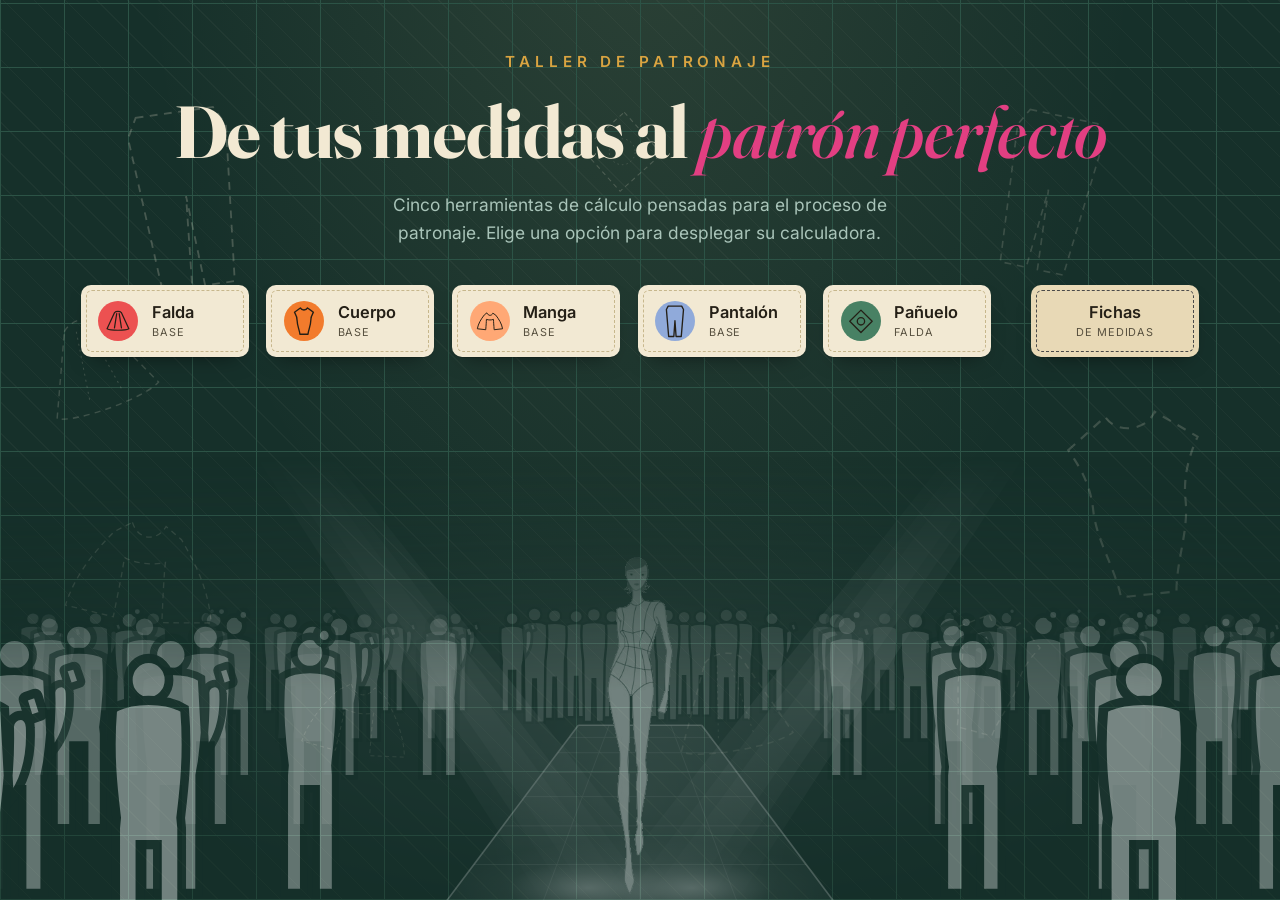
==== index.html @ 1c0593ef "Los dos pantalones y una falda suben a la mitad de arriba En la mitad de abajo no se ve nada: la esc" ====
﻿<!DOCTYPE html>
<html lang="es">
<head>
<meta charset="utf-8">
<meta name="viewport" content="width=device-width, initial-scale=1">
<title>Taller de Patrones</title>
<meta name="description" content="Cinco herramientas de cálculo para el proceso de patronaje.">
<link rel="stylesheet" href="css/styles.css">
<!-- Las fuentes (data URI, ~139 KB) se cargan aparte para no bloquear el primer pintado. -->
<link rel="stylesheet" href="css/fonts.css" media="print" onload="this.media='all'">
<noscript><link rel="stylesheet" href="css/fonts.css"></noscript>
</head>
<body>

<svg class="mat-illustrations" viewBox="0 0 1440 900" preserveAspectRatio="xMidYMid slice" aria-hidden="true">
  <defs>
    <!-- Las cinco siluetas son copia literal de los iconos de los botones, más
         abajo en este mismo archivo, y de las tarjetas de qr.html. Si algún día
         se redibuja una, hay que moverla en los tres sitios.
         El transform iguala el ÁREA que ocupaba la pieza a la que sustituye y
         deja su centro donde estaba el de aquélla, para no descolocar el
         reparto. Se iguala el área y no el ancho ni el alto porque las
         proporciones no coinciden: con áreas iguales el peso visual se
         mantiene, aunque la manga pase de estrecha y alta a ancha y baja.
         Ojo: las clases .piece* de css/styles.css no llegan al clon que hace
         <use>, así que lo que se ve es la silueta rellena en negro al 12-22 %
         de opacidad que pone el propio <use>, no el contorno de tiza que
         describe la hoja. Se deja igual que estaba: es el aspecto que tiene
         la portada desde siempre. -->
    <g id="pieza-falda" transform="translate(-9.2,14) scale(1.019)">
      <path class="piece piece-outline" d="M46,12 C54,4 72,4 80,12 L116,90 C98,100 28,100 10,90 Z"/>
      <path class="piece piece-detail" d="M57,16 L46,86 M69,16 L80,86"/>
    </g>

    <g id="pieza-cuerpo" transform="translate(-5.3,-6.1) scale(1.106)">
      <path class="piece piece-outline" d="M8,32 L34,13 C40,25 60,25 66,13 L92,32 C84,46 80,58 80,72 C80,92 70,110 68,130 L32,130 C30,110 20,92 20,72 C20,58 16,46 8,32 Z"/>
    </g>

    <g id="pieza-manga" transform="translate(-10.2,16.2) scale(0.784)">
      <path class="piece piece-outline" d="M62,8 C70,26 90,26 98,8 L116,20 C136,46 152,72 158,104 L106,110 C104,84 102,60 102,46 C88,51 72,51 58,46 C58,60 56,84 54,110 L2,104 C8,72 24,46 44,20 Z"/>
    </g>

    <!-- El icono del pantalón es, letra por letra, el trazado que ya había
         aquí. Esta pieza no cambia ni de forma ni de tamaño: solo pierde la
         línea de hilo y los piquetes. Por eso no lleva transform ni --k. -->
    <g id="pieza-pantalon">
      <path class="piece piece-outline" d="M20,5 L80,5 L88,20 L78,140 L55,140 L50,70 L45,140 L22,140 L12,20 Z"/>
    </g>

    <g id="pieza-panuelo" transform="translate(13.46,-2.74) scale(0.692)">
      <path class="piece piece-outline" d="M60,8 L112,60 L60,112 L8,60 Z"/>
      <circle class="piece piece-detail" cx="60" cy="60" r="17"/>
    </g>
  </defs>

  <g opacity="0.22"><use href="#pieza-pantalon" transform="translate(189,115) rotate(-8) scale(1.3)"/></g>
  <g opacity="0.16"><use href="#pieza-pantalon" transform="translate(1089,99) rotate(12) scale(1.15)"/></g>
  <g opacity="0.18"><use href="#pieza-cuerpo" transform="translate(1139,410) rotate(-6) scale(1.4)"/></g>
  <g opacity="0.15"><use href="#pieza-manga" transform="translate(170,490) rotate(7) scale(1.2)"/></g>
  <g opacity="0.20"><use href="#pieza-panuelo" transform="translate(644,106) rotate(3) scale(1.1)"/></g>
  <g opacity="0.13"><use href="#pieza-cuerpo" transform="translate(1043,600) rotate(15) scale(0.9)"/></g>
  <g opacity="0.18"><use href="#pieza-falda" transform="translate(100,320) rotate(-20) scale(1)"/></g>
  <g opacity="0.12"><use href="#pieza-falda" transform="translate(741,643) rotate(-10) scale(1.05)"/></g>
  <g opacity="0.16"><use href="#pieza-manga" transform="translate(402,660) rotate(9) scale(0.85)"/></g>
</svg>

<!-- El desfile: segunda capa de fondo, encima del tapiz y por debajo del
     contenido. Se ancla al pie de la ventana, asi que cae bajo los botones. El
     degradado de mascara disuelve el tapiz dentro de la escena en vez de
     cortarlo con una linea recta. -->
<img class="pasarela" src="img/pasarela.svg" alt="" aria-hidden="true">

<main>
  <p class="eyebrow">Taller de patronaje</p>
  <h1>De tus medidas al <em>patrón perfecto</em></h1>
  <p class="lede">Cinco herramientas de cálculo pensadas para el proceso de patronaje. Elige una opción para desplegar su calculadora.</p>

  <div class="options" id="options">
    <button type="button" class="tag-btn" data-opcion="1">
      <!-- Corta y con vuelo: la cintura estrecha, el bajo abierto al triple y
           curvado como cae la tela. Las dos tablas salen de la cintura y se
           abren con ella; paran antes del bajo para que su trazo no se funda
           con el contorno al tamaño del botón. -->
      <span class="tag-num"><svg class="tag-icon" viewBox="0 0 126 108" aria-hidden="true"><path d="M46,12 C54,4 72,4 80,12 L116,90 C98,100 28,100 10,90 Z"/><path d="M57,16 L46,86 M69,16 L80,86"/></svg></span>
      <span>
        <span class="tag-label">Falda</span>
        <span class="tag-sub">Base</span>
      </span>
    </button>
    <button type="button" class="tag-btn" data-opcion="2">
      <!-- Corpiño sin mangas: el escote, los picos de hombro y las sisas son lo
           que lo distingue de un contorno cualquiera al tamaño del botón. -->
      <span class="tag-num"><svg class="tag-icon" viewBox="0 0 100 145" aria-hidden="true"><path d="M8,32 L34,13 C40,25 60,25 66,13 L92,32 C84,46 80,58 80,72 C80,92 70,110 68,130 L32,130 C30,110 20,92 20,72 C20,58 16,46 8,32 Z"/></svg></span>
      <span>
        <span class="tag-label">Cuerpo</span>
        <span class="tag-sub">Base</span>
      </span>
    </button>
    <button type="button" class="tag-btn" data-opcion="3">
      <!-- Solo el canesú: escote, hombros y las dos mangas, cortado por debajo
           de las sisas. Sin cuerpo no hay nada que confundir con el corpiño
           de al lado, y lo que queda son justo las mangas.
           La caja es más ancha que alta para que quepa el vuelo: las dos mangas
           bajan en campana, con el canto exterior curvado hacia fuera, y el puño
           acaba midiendo casi cuatro veces el ancho del hombro. -->
      <span class="tag-num"><svg class="tag-icon" viewBox="0 0 160 116" aria-hidden="true"><path d="M62,8 C70,26 90,26 98,8 L116,20 C136,46 152,72 158,104 L106,110 C104,84 102,60 102,46 C88,51 72,51 58,46 C58,60 56,84 54,110 L2,104 C8,72 24,46 44,20 Z"/></svg></span>
      <span>
        <span class="tag-label">Manga</span>
        <span class="tag-sub">Base</span>
      </span>
    </button>
    <button type="button" class="tag-btn" data-opcion="4">
      <span class="tag-num"><svg class="tag-icon" viewBox="0 0 100 145" aria-hidden="true"><path d="M20,5 L80,5 L88,20 L78,140 L55,140 L50,70 L45,140 L22,140 L12,20 Z"/></svg></span>
      <span>
        <span class="tag-label">Pantalón</span>
        <span class="tag-sub">Base</span>
      </span>
    </button>
    <button type="button" class="tag-btn" data-opcion="5">
      <!-- La falda pañuelo entera vista en plano: un cuadrado girado 45 grados,
           cuyas cuatro esquinas son los picos que cuelgan, con el círculo de la
           cintura en el centro. Es el dibujo de "Ayuda a la confección" de la
           lámina. -->
      <span class="tag-num"><svg class="tag-icon" viewBox="0 0 120 120" aria-hidden="true"><path d="M60,8 L112,60 L60,112 L8,60 Z"/><circle cx="60" cy="60" r="17"/></svg></span>
      <span>
        <span class="tag-label">Pañuelo</span>
        <span class="tag-sub">Falda</span>
      </span>
    </button>
    <!-- Sin icono, a propósito: no es una herramienta de trazado como las cinco
         de arriba, sino papel para imprimir, y la ausencia del disco de color es
         lo que lo dice de un vistazo. -->
    <button type="button" class="tag-btn tag-btn-ficha" data-opcion="6">
      <span>
        <span class="tag-label">Fichas</span>
        <span class="tag-sub">de medidas</span>
      </span>
    </button>
  </div>

</main>

<dialog id="opcion-modal" aria-labelledby="modal-titulo" aria-describedby="modal-desc">
  <div class="card">
    <button type="button" class="card-close" id="modal-cerrar" aria-label="Cerrar">&times;</button>
    <!-- El icono va en su propio span porque el título se escribe con
         textContent y borraría cualquier hijo que hubiese dentro. -->
    <h2 id="modal-titulo"><span class="titulo-icono" id="modal-icono" aria-hidden="true"></span><span id="modal-titulo-texto"></span></h2>
    <p id="modal-desc">Contenido pendiente: aquí se añadirán las instrucciones y el detalle definitivo de esta herramienta.</p>

    <div class="iframe-wrap" id="iframe-wrap">
      <p class="iframe-loading" id="iframe-loading">Cargando herramienta…</p>
      <iframe id="modal-iframe" scrolling="no"></iframe>
    </div>

    <!-- La lista de fichas: la rellena app.js y solo se ve cuando la opción
         abierta trae descargas en vez de herramienta. -->
    <ul class="fichas" id="fichas-lista" hidden></ul>
  </div>
</dialog>

<script src="js/app.js" defer></script>

</body>
</html>
---- css/styles.css ----
@charset "UTF-8";

  :root{
    --mat:#16302A;
    --mat-2:#1D3E35;
    --mat-line:#2C5346;
    --paper:#F2E9D3;
    --paper-2:#E8D9B6;
    --paper-edge:#C7B78C;
    --ink:#241F16;
    --ink-soft:#57503F;
    --chalk:#EFE6D3;
    --thread:#E23F82;
    --thread-dark:#B72A66;
    --pin:#D9A441;
    --mist:#A9C4B9;
    --font-display:'Fraunces', 'Didot', Georgia, serif;
    --font-body:'Inter', 'Segoe UI', sans-serif;
    /* Ya no es monoespaciada: es la voz de las etiquetas técnicas, en versalitas
       y con mucho espaciado. Inter cubre ese papel con tabular-nums. */
    --font-detalle:'Inter', 'Segoe UI', sans-serif;
  }

  *{ box-sizing:border-box; }

  html,body{
    margin:0;
    padding:0;
    background:var(--mat);
    color:var(--chalk);
    font-family:var(--font-body);
    min-height:100%;
  }

  /* Columna a pantalla completa: la portada ocupa la ventana entera aunque el
     contenido no llegue, asi que las dos capas de fondo nunca se quedan a media
     altura con banda muerta debajo. */
  body{
    position:relative;
    overflow-x:hidden;
    display:flex;
    flex-direction:column;
    min-height:100vh;
  }

  .mat-illustrations{
    position:fixed;
    inset:0;
    width:100%;
    height:100%;
    z-index:0;
    pointer-events:none;
    background-color:var(--mat);
    background-image:
      repeating-linear-gradient(0deg, var(--mat-line) 0 1px, transparent 1px 64px),
      repeating-linear-gradient(90deg, var(--mat-line) 0 1px, transparent 1px 64px),
      repeating-linear-gradient(45deg, rgba(239,230,211,0.035) 0 1px, transparent 1px 22px),
      radial-gradient(ellipse at 50% -10%, rgba(233,213,157,0.10), transparent 55%);
    background-attachment:fixed;	
  }
  .mat-illustrations .piece{
    fill:none;
    stroke:var(--chalk);
  }
  .mat-illustrations .piece-outline{
    stroke-width:1.4;
    stroke-dasharray:6 5;
  }
  .mat-illustrations .piece-detail{
    stroke-width:1;
    stroke-dasharray:2 4;
  }
  .mat-illustrations .piece-solid{
    stroke-width:1.2;
  }
  .mat-illustrations .notch{
    fill:var(--chalk);
    stroke:none;
  }

  /* El desfile va en la misma capa que el tapiz (z-index 0) pero despues en el
     documento, asi que se pinta encima sin necesidad de inventarse un nivel
     intermedio entre el fondo y el contenido. Anclado abajo, queda bajo los
     botones. La mascara disuelve el borde superior: el tapiz no se corta con una
     linea recta, se desvanece dentro de la escena. */
  .pasarela{
    position:fixed;
    left:0;
    width:100%;
    /* La escena se hunde por debajo del borde inferior para que su parte alta
       —las cabezas del publico y la de la modelo— quede lejos de los botones.
       Lo que se pierde por abajo es suelo de pasarela, que no dice nada.
       El desplazamiento va en vw, la misma unidad que manda en el tamano del
       dibujo, asi que la escena baja lo mismo en proporcion en cualquier
       ventana. Y la altura es la natural, sin recorte: recortando por arriba
       para acortar la banda, en ventanas anchas y bajas la modelo se quedaba
       sin cabeza. */
    bottom:-9vw;
    height:auto;
    z-index:0;
    pointer-events:none;
    opacity:0.42;
    -webkit-mask-image:linear-gradient(to bottom, transparent 0, #000 42%);
    mask-image:linear-gradient(to bottom, transparent 0, #000 42%);
  }

  main{
    position:relative;
    z-index:1;
    flex:1 0 auto;
    max-width:76rem;
    margin:0 auto;
    /* El margen de arriba se encoge con la ventana: en pantallas cortas la
       escena del desfile cabalga mas alto y la cabeza de la modelo se acerca a
       los botones, asi que ahi es donde hace falta recortar. En ventanas altas
       no hubo nunca choque y se deja respirar. */
    padding:clamp(3.25rem, 5vh, 4.5rem) 1.5rem 6rem;
    display:flex;
    flex-direction:column;
    align-items:center;
    text-align:center;
  }

  .eyebrow{
    font-family:var(--font-detalle);
    font-size:0.95rem;
    font-weight:600;
    letter-spacing:0.32em;
    text-transform:uppercase;
    color:var(--pin);
    margin:0 0 1.4rem;
  }

  h1{
    font-family:var(--font-display);
    font-weight:700;
    font-size:clamp(2.6rem, 6vw, 4.6rem);
    line-height:1.05;
    letter-spacing:-0.01em;
    margin:0 0 1.3rem;
    color:var(--paper);
    text-wrap:balance;
  }

  h1 em{
    font-style:italic;
    font-weight:500;
    color:var(--thread);
  }

  .lede{
    font-size:1.08rem;
    line-height:1.6;
    color:var(--mist);
    max-width:38rem;
    margin:0 0 2.4rem;
    text-wrap:balance;
  }

  .options{
    display:flex;
    flex-wrap:wrap;
    justify-content:center;
    gap:1.1rem;
    width:100%;
    /* 73rem y no 64: es todo el ancho de contenido que deja main (76rem menos
       sus 1,5rem de relleno a cada lado), y hace falta entero para que los seis
       botones entren en una sola línea. Por debajo de eso la fila se parte
       sola, que es lo que tiene que pasar. */
    max-width:73rem;
    margin:0 0 3rem;
  }

  .tag-btn{
    position:relative;
    display:flex;
    align-items:center;
    gap:0.85rem;
    background:var(--paper);
    color:var(--ink);
    border:none;
    border-radius:10px;
    padding:1rem 1.4rem 1rem 1.1rem;
    /* 10,5rem: el boton mas ancho por contenido es Pantalon, que pide 10,17rem,
       asi que a esta medida ninguno aprieta y los seis van iguales. */
    min-width:10.5rem;
    cursor:pointer;
    font-family:var(--font-body);
    text-align:left;
    box-shadow:0 1px 0 rgba(0,0,0,0.15), 0 10px 22px -12px rgba(0,0,0,0.55);
    transition:transform 160ms ease, box-shadow 160ms ease, background 160ms ease;
  }
  .tag-btn::before{
    content:"";
    position:absolute;
    inset:5px;
    border:1px dashed var(--paper-edge);
    border-radius:6px;
    pointer-events:none;
  }
  .tag-btn:hover{
    background:#F8F1DE;
    transform:translateY(-3px) rotate(-0.4deg);
    box-shadow:0 1px 0 rgba(0,0,0,0.15), 0 16px 26px -12px rgba(0,0,0,0.6);
  }
  .tag-btn:active{ transform:translateY(-1px) rotate(0deg); }
  .tag-btn:focus-visible{
    outline:2px solid var(--color-opcion, var(--thread));
    outline-offset:3px;
  }

  .tag-num{
    background:var(--color-opcion, var(--thread));
    width:2.5rem;
    height:2.5rem;
    border-radius:50%;
    display:flex;
    align-items:center;
    justify-content:center;
    flex-shrink:0;
  }

  /* El icono ocupa el 65 % del ancho del disco y el 82 % del alto. Ninguno de
     los cinco llena las esquinas de su caja —los dos más altos, cuerpo y
     pantalón, se quedan a 1,04rem del centro con 1,25 de radio—, así que hay
     aire de sobra. */
  .tag-icon{
    width:1.62rem;
    height:2.04rem;
    overflow:visible;
  }
  /* Tinta y no blanco: sobre el disco de color gana en las cinco opciones
     (4,6 la falda, 6,0 el cuerpo, 8,7 la manga, 7,0 el pantalón y 4,1 el rosa
     de la paleta, frente a 3,6 / 2,7 / 1,9 / 2,3 / 4,0 en blanco). En los tonos
     claros el trazo blanco casi desaparecía. Uniforme a propósito: mezclar
     iconos claros y oscuros en la misma fila se vería como un descuido. */
  .tag-icon path,
  .tag-icon circle{
    fill:none;
    stroke:var(--ink);
    stroke-width:6;
    stroke-linejoin:round;
    stroke-linecap:round;
  }

  .tag-label{
    font-weight:600;
    font-size:1.02rem;
    line-height:1.2;
  }
  .tag-sub{
    display:block;
    font-family:var(--font-detalle);
    font-size:0.68rem;
    letter-spacing:0.08em;
    text-transform:uppercase;
    color:var(--ink-soft);
    margin-top:0.15rem;
  }


  /* ---- Modal ---- */
  dialog#opcion-modal{
    border:none;
    padding:0;
    background:transparent;
    max-width:34rem;
    width:calc(100% - 2.5rem);
    max-height:calc(100vh - 2.5rem);
    border-radius:16px;
    overflow:visible;
  }
  dialog#opcion-modal::backdrop{
    background:rgba(10, 20, 17, 0.72);
    backdrop-filter:blur(2px);
  }
  dialog#opcion-modal[open]{
    animation:cardIn 220ms cubic-bezier(.2,.8,.3,1) both;
  }
  @keyframes cardIn{
    from{ opacity:0; transform:translateY(10px) scale(0.97); }
    to{ opacity:1; transform:translateY(0) scale(1); }
  }
  @media (prefers-reduced-motion: reduce){
    dialog#opcion-modal[open]{ animation:none; }
  }

  /* Modal ampliado para alojar la herramienta interactiva de la Opción 1 */
  dialog#opcion-modal.modal-wide{
    max-width:70rem;
  }
  dialog#opcion-modal.modal-wide .card{
    display:flex;
    flex-direction:column;
    overflow:hidden;
    /* Abajo menos que arriba: arriba el hueco lo llenan el título y la
       descripción, y abajo se sumaba al relleno propio de la herramienta,
       que ya trae 18px de caja más lo que deje su columna más corta. */
    padding:1.6rem 1.8rem 0.9rem;
  }
  /* El alto lo fija app.js con el que cada herramienta declara por postMessage:
     una con nueve mandos es mucho más alta que otra con cuatro, y con una
     altura fija la de más mandos se corta. El max-height lo pone también
     app.js, con lo que quepa en la ventana.
     Nace SIN desplazamiento y app.js solo lo activa cuando la herramienta de
     verdad no cabe: con overflow-y:auto permanente, un desbordamiento de una
     fracción de píxel —redondeos de la escala del sistema, por ejemplo— sacaba
     una barra que no servía para nada. */
  /* Visible siempre: las cinco opciones llevan herramienta embebida. Estaba
     oculto de partida porque antes había opciones sin ella, que enseñaban en
     su lugar una calculadora genérica. */
  .iframe-wrap{
    display:block;
    position:relative;
    height:auto;
    width:100%;
    border-radius:10px;
    overflow:hidden;
  }
  .iframe-wrap iframe{
    display:block;
    width:100%;
    height:610px;
    border:0;
    overflow:hidden;
  }
  .iframe-loading{
    position:absolute;
    inset:0;
    display:flex;
    align-items:center;
    justify-content:center;
    background:#fff;
    font-family:var(--font-detalle);
    font-size:1.08rem;
    font-weight:600;
    color:var(--ink-soft);
    letter-spacing:0.04em;
  }
  @media (max-width: 30rem){
    dialog#opcion-modal.modal-wide{ max-width:calc(100% - 1.5rem); }
  }
  dialog#opcion-modal.modal-wide h2{
    margin-bottom:0.4rem;
  }
  dialog#opcion-modal.modal-wide p{
    margin-bottom:0.9rem;
  }

  .card{
    position:relative;
    background:var(--paper);
    color:var(--ink);
    border-radius:14px;
    padding:2.4rem 2.2rem 2.2rem;
    box-shadow:0 30px 60px -20px rgba(0,0,0,0.6);
  }
  .card::before{
    content:"";
    position:absolute;
    inset:9px;
    border:1.5px dashed var(--paper-edge);
    border-radius:9px;
    pointer-events:none;
  }

  .card-close{
    position:absolute;
    top:12px;
    right:12px;
    width:36px;
    height:36px;
    border-radius:50%;
    background:var(--pin);
    border:3px solid var(--paper);
    color:var(--ink);
    font-family:var(--font-body);
    font-size:1.1rem;
    line-height:1;
    cursor:pointer;
    box-shadow:0 6px 14px -6px rgba(0,0,0,0.6);
    transition:transform 140ms ease;
  }
  .card-close:hover{ transform:rotate(90deg); }
  .card-close:focus-visible{ outline:2px solid var(--thread); outline-offset:2px; }

  .card h2{
    font-family:var(--font-display);
    font-weight:700;
    color:var(--color-opcion, var(--ink));
    font-size:1.9rem;
    margin:0 0 0.9rem;
    display:flex;
    align-items:center;
    gap:0.6rem;
  }
  #modal-titulo-texto{ text-wrap:balance; }

  /* El icono se clona del botón que abre la ventana; height:1em lo ata al
     cuerpo del título y el ancho sale solo de la proporción de su viewBox. */
  .titulo-icono:empty{ display:none; }
  .titulo-icono{ display:flex; flex-shrink:0; }
  .titulo-icono svg{
    height:1em;
    width:auto;
    overflow:visible;
  }
  /* Trazo más grueso que en el botón (6): ahí el icono va en blanco sobre el
     disco y a 1,45rem, aquí compite con una Fraunces de 700 y a 6 se veía
     escuálido al lado del título. */
  .titulo-icono svg path,
  .titulo-icono svg circle{
    fill:none;
    stroke:var(--color-opcion, var(--ink));
    stroke-width:11;
    stroke-linejoin:round;
    stroke-linecap:round;
  }

  .card p{
    font-size:0.98rem;
    line-height:1.55;
    color:var(--ink-soft);
    margin:0 0 1.6rem;
  }

  @media (max-width: 30rem){
    .calc-row{ grid-template-columns:1fr; }
    .card{ padding:2rem 1.4rem 1.8rem; }
  }

  /* ---- La ficha de toma de medidas ---- */

  /* Sin disco de color, el texto se centra: si se quedara a la izquierda, donde
     empieza en los otros cinco, el hueco del icono ausente parecería una imagen
     que no ha cargado. El filete de puntos toma el color de la opción, que es
     lo único que queda para llevarlo. */
  .tag-btn-ficha{
    /* Papel distinto, el mismo tono que llevan las filas de descarga dentro de
       su ventana: el boton y lo que abre comparten hoja. Es tambien lo que lo
       separa de las cinco herramientas ademas del hueco. */
    background:var(--paper-2);
    justify-content:center;
    text-align:center;
    padding-left:1.4rem;
    /* La separación que lo distingue de las cinco herramientas. El margen se
       suma al hueco de 1,1rem de la rejilla, así que queda al doble y algo de
       distancia que la que hay entre botones. */
    margin-left:1.4rem;
  }
  .tag-btn-ficha:hover{ background:#F0E3C4; }
  .tag-btn-ficha::before{
    border-color:var(--color-opcion, var(--paper-edge));
  }

  /* El atributo hidden lo pone y lo quita app.js, pero .iframe-wrap declara
     display:block y una declaración de la hoja gana siempre al hidden del
     navegador. Sin estas dos reglas la lista y la herramienta se verían a la
     vez. */
  .iframe-wrap[hidden],
  .fichas[hidden]{ display:none; }

  .fichas{
    list-style:none;
    margin:0 0 0.4rem;
    padding:0;
    display:flex;
    flex-direction:column;
    gap:0.5rem;
  }

  /* Cada ficha es un enlace con descarga, no un botón: así el menú contextual
     del navegador ofrece "guardar enlace como" y la rueda del ratón abre en
     pestaña nueva, cosas que un <button> con JavaScript quita sin dar nada a
     cambio. */
  .ficha-btn{
    display:grid;
    grid-template-columns:1fr auto;
    align-items:baseline;
    gap:0.1rem 0.8rem;
    padding:0.7rem 0.9rem;
    border-radius:8px;
    background:var(--paper-2);
    border:1px solid var(--paper-edge);
    color:var(--ink);
    text-decoration:none;
    transition:background 140ms ease, transform 140ms ease, border-color 140ms ease;
  }
  .ficha-btn:hover{
    background:#F8F1DE;
    border-color:var(--color-opcion, var(--ink));
    transform:translateX(2px);
  }
  .ficha-btn:focus-visible{
    outline:2px solid var(--color-opcion, var(--thread));
    outline-offset:2px;
  }
  .ficha-nombre{
    font-weight:600;
    font-size:1rem;
    line-height:1.25;
  }
  /* El peso ocupa la segunda columna y las dos filas: queda alineado a la
     derecha, a la altura del nombre, y no empuja al detalle. */
  .ficha-peso{
    grid-column:2;
    grid-row:1 / span 2;
    align-self:center;
    font-family:var(--font-detalle);
    font-size:0.72rem;
    font-variant-numeric:tabular-nums;
    letter-spacing:0.04em;
    color:var(--ink-soft);
    white-space:nowrap;
  }
  .ficha-detalle{
    grid-column:1;
    font-size:0.82rem;
    line-height:1.35;
    color:var(--ink-soft);
  }
---- css/fonts.css ----
/* Fuentes incrustadas en base64: la web se abre con doble clic (file://) y
   Chrome no serviría un .woff2 externo desde ese origen. Solo el subconjunto
   latino, que cubre el castellano completo.
   Fraunces lleva el eje óptico fijado en 144 (el corte de titular). Su cursiva
   va como estática de peso 500 porque solo la usa el <em> del titular: la
   variable costaría el doble. Ambas familias con licencia SIL Open Font 1.1. */

@font-face {
  font-family: 'Fraunces';
  font-style: normal;
  font-weight: 400 700;
  font-display: swap;
  src: url([data-uri]) format('woff2');
}

@font-face {
  font-family: 'Fraunces';
  font-style: italic;
  font-weight: 500;
  font-display: swap;
  src: url([data-uri]) format('woff2');
}

@font-face {
  font-family: 'Inter';
  font-style: normal;
  font-weight: 400 700;
  font-display: swap;
  src: url([data-uri]) format('woff2');
}
---- css/fonts.css ----
/* Fuentes incrustadas en base64: la web se abre con doble clic (file://) y
   Chrome no serviría un .woff2 externo desde ese origen. Solo el subconjunto
   latino, que cubre el castellano completo.
   Fraunces lleva el eje óptico fijado en 144 (el corte de titular). Su cursiva
   va como estática de peso 500 porque solo la usa el <em> del titular: la
   variable costaría el doble. Ambas familias con licencia SIL Open Font 1.1. */

@font-face {
  font-family: 'Fraunces';
  font-style: normal;
  font-weight: 400 700;
  font-display: swap;
  src: url([data-uri]) format('woff2');
}

@font-face {
  font-family: 'Fraunces';
  font-style: italic;
  font-weight: 500;
  font-display: swap;
  src: url([data-uri]) format('woff2');
}

@font-face {
  font-family: 'Inter';
  font-style: normal;
  font-weight: 400 700;
  font-display: swap;
  src: url([data-uri]) format('woff2');
}
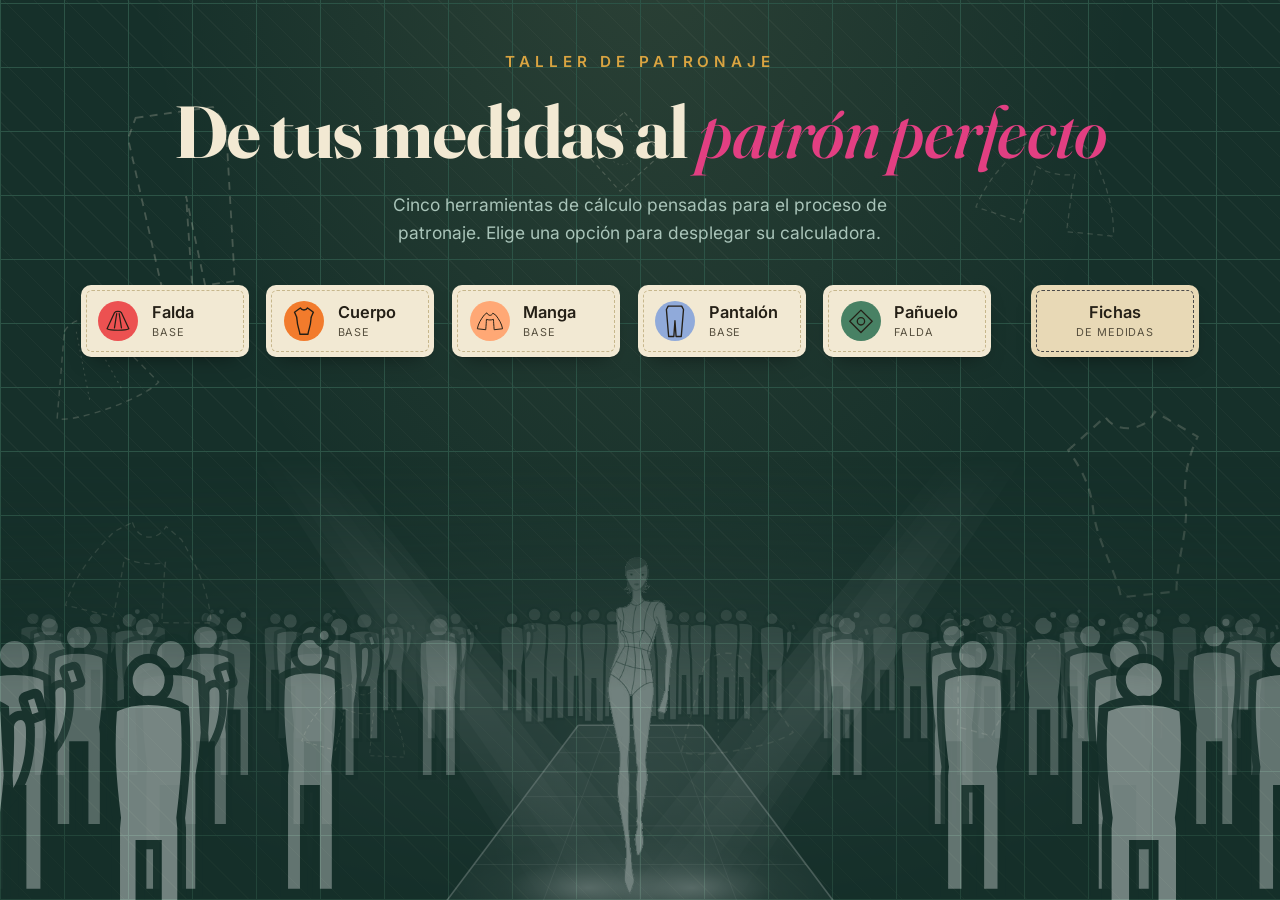
==== commit a7455d50: "El pantalon de arriba a la derecha pasa a ser una manga De los dos pantalones se cambia el de la der" ====
--- a/index.html
+++ b/index.html
@@ -54,7 +54,7 @@
   </defs>
 
   <g opacity="0.22"><use href="#pieza-pantalon" transform="translate(189,115) rotate(-8) scale(1.3)"/></g>
-  <g opacity="0.16"><use href="#pieza-pantalon" transform="translate(1089,99) rotate(12) scale(1.15)"/></g>
+  <g opacity="0.16"><use href="#pieza-manga" transform="translate(1089,99) rotate(12) scale(1.15)"/></g>
   <g opacity="0.18"><use href="#pieza-cuerpo" transform="translate(1139,410) rotate(-6) scale(1.4)"/></g>
   <g opacity="0.15"><use href="#pieza-manga" transform="translate(170,490) rotate(7) scale(1.2)"/></g>
   <g opacity="0.20"><use href="#pieza-panuelo" transform="translate(644,106) rotate(3) scale(1.1)"/></g>
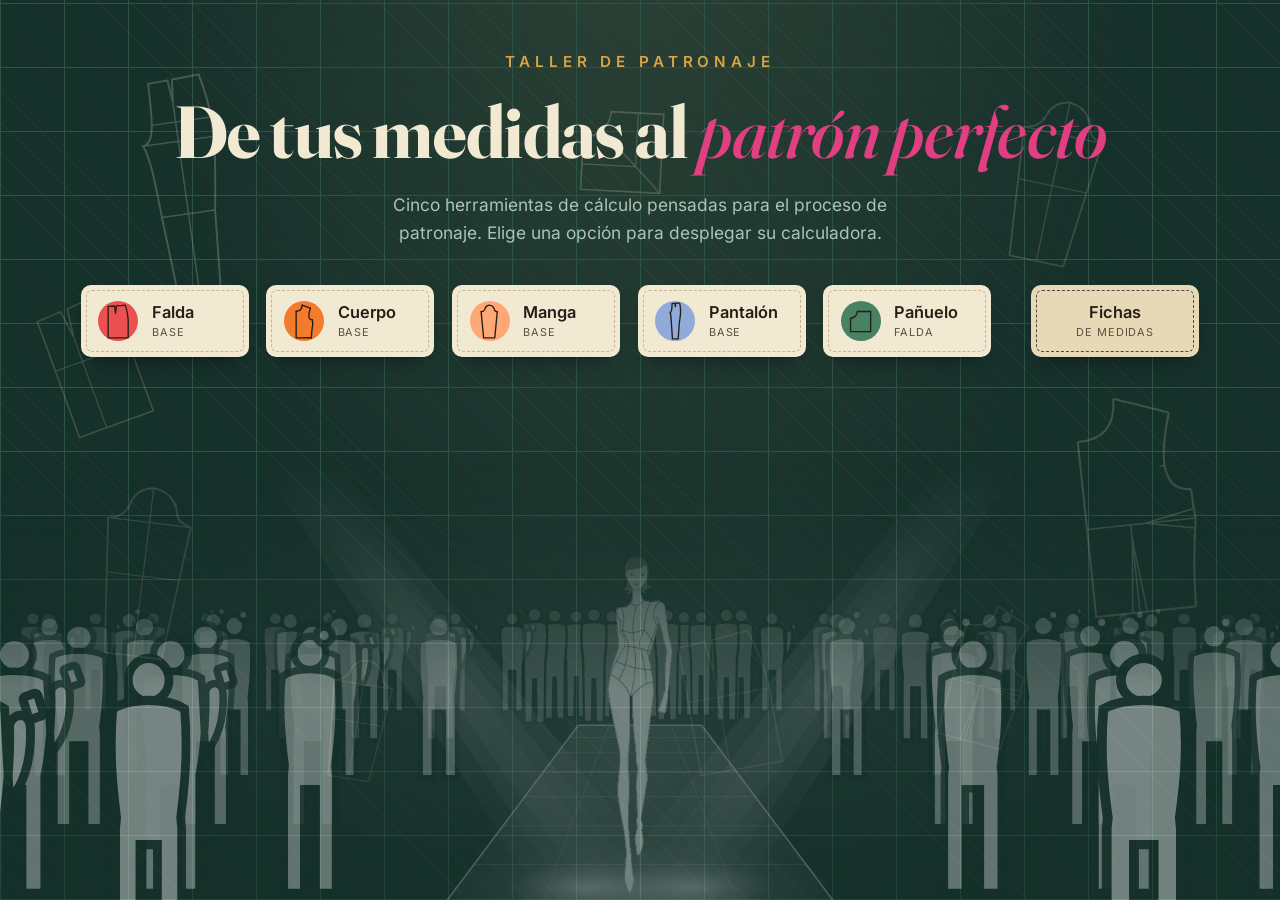
==== commit 37a651d2: "Los iconos pasan a ser los bloques planos del taller Las cinco siluetas que habia en la portada esta" ====
--- a/index.html
+++ b/index.html
@@ -14,42 +14,79 @@
 
 <svg class="mat-illustrations" viewBox="0 0 1440 900" preserveAspectRatio="xMidYMid slice" aria-hidden="true">
   <defs>
-    <!-- Las cinco siluetas son copia literal de los iconos de los botones, más
-         abajo en este mismo archivo, y de las tarjetas de qr.html. Si algún día
-         se redibuja una, hay que moverla en los tres sitios.
+    <!-- Las cinco piezas son los bloques planos del taller, dibujados en
+         Illustrator: contorno, línea de hilo, pinzas y las líneas de cintura,
+         cadera, bíceps y rodilla. El mismo trazado, recortado al contorno, es
+         el icono de los botones más abajo y el de las tarjetas de qr.html; si
+         algún día se redibuja una pieza, hay que moverla en los tres sitios.
+
          El transform iguala el ÁREA que ocupaba la pieza a la que sustituye y
          deja su centro donde estaba el de aquélla, para no descolocar el
-         reparto. Se iguala el área y no el ancho ni el alto porque las
-         proporciones no coinciden: con áreas iguales el peso visual se
-         mantiene, aunque la manga pase de estrecha y alta a ancha y baja.
-         Ojo: las clases .piece* de css/styles.css no llegan al clon que hace
-         <use>, así que lo que se ve es la silueta rellena en negro al 12-22 %
-         de opacidad que pone el propio <use>, no el contorno de tiza que
-         describe la hoja. Se deja igual que estaba: es el aspecto que tiene
-         la portada desde siempre. -->
-    <g id="pieza-falda" transform="translate(-9.2,14) scale(1.019)">
-      <path class="piece piece-outline" d="M46,12 C54,4 72,4 80,12 L116,90 C98,100 28,100 10,90 Z"/>
-      <path class="piece piece-detail" d="M57,16 L46,86 M69,16 L80,86"/>
+         reparto de las nueve. Se iguala el área y no el ancho ni el alto
+         porque las proporciones no coinciden —el pantalón mide 1:3,4 y el
+         pañuelo 1:1—: con áreas iguales el peso visual se mantiene.
+
+         El color y el grosor van como atributos y no como clases: las reglas
+         CSS no alcanzan al clon que hace <use>, así que lo que no viaje en el
+         propio elemento no se pinta. De ahí el stroke="currentColor", que sí
+         se resuelve contra el color heredado en el punto del <use>, y el
+         stroke-width en unidades de cada pieza, calculado como 1,5 px entre su
+         factor de escala para que las cinco pesen igual sobre el tapiz. -->
+
+    <g id="pieza-falda" fill="none" stroke="currentColor" transform="translate(15.35,2.24) scale(0.7556)">
+      <path stroke-width="2" d="M236.11,300.43l4.78-38.21Q263.72,260.63,287,258c8.41,24.23,13.57,54.58,14.84,76.35v93.33H197.93V264.34q16.62-.48,33.48-1.5Z" transform="translate(-197.43 -257.49)"/>
+      <line stroke-width="1.44" x1="38.68" y1="44.17" x2="38.68" y2="170.22"/>
+      <line stroke-width="1.44" x1="0.5" y1="76.9" x2="104.43" y2="76.9"/>
     </g>
 
-    <g id="pieza-cuerpo" transform="translate(-5.3,-6.1) scale(1.106)">
-      <path class="piece piece-outline" d="M8,32 L34,13 C40,25 60,25 66,13 L92,32 C84,46 80,58 80,72 C80,92 70,110 68,130 L32,130 C30,110 20,92 20,72 C20,58 16,46 8,32 Z"/>
+    <g id="pieza-cuerpo" fill="none" stroke="currentColor" transform="translate(10.36,-4.55) scale(1.2339)">
+      <polyline stroke-width="1.22" points="58.61 125.06 0.5 125.19 0.5 23.25"/>
+      <path stroke-width="1.22" d="M289,358.39q-.56,23.49-23,22.78" transform="translate(-265.48 -357.92)"/>
+      <line stroke-width="1.22" x1="23.49" y1="0.47" x2="54.67" y2="11.81"/>
+      <path stroke-width="1.22" d="M328.34,415.09c-8-.21-13.07-4.62-13.86-15.1q-.53-10.41,5.67-30.26" transform="translate(-265.48 -357.92)"/>
+      <path stroke-width="1.22" d="M328.34,415.09a145.09,145.09,0,0,0,.92,17" transform="translate(-265.48 -357.92)"/>
+      <path stroke-width="1.22" d="M329.26,432.09a348.35,348.35,0,0,0-5.17,51" transform="translate(-265.48 -357.92)"/>
+      <line stroke-width="0.88" x1="0.5" y1="74.17" x2="63.78" y2="74.17"/>
+      <line stroke-width="0.88" x1="26.01" y1="74.17" x2="26.01" y2="125.19"/>
+      <line stroke-width="0.88" x1="26.01" y1="82.67" x2="30.26" y2="125.19"/>
+      <line stroke-width="0.88" x1="21.76" y1="125.19" x2="26.01" y2="82.67"/>
+      <line stroke-width="0.88" x1="63.23" y1="68.5" x2="34.52" y2="74.17"/>
+      <line stroke-width="0.88" x1="62.82" y1="79.84" x2="34.52" y2="74.17"/>
+      <line stroke-width="0.88" x1="45.93" y1="42.07" x2="49.04" y2="42.07"/>
     </g>
 
-    <g id="pieza-manga" transform="translate(-10.2,16.2) scale(0.784)">
-      <path class="piece piece-outline" d="M62,8 C70,26 90,26 98,8 L116,20 C136,46 152,72 158,104 L106,110 C104,84 102,60 102,46 C88,51 72,51 58,46 C58,60 56,84 54,110 L2,104 C8,72 24,46 44,20 Z"/>
+    <g id="pieza-manga" fill="none" stroke="currentColor" transform="translate(17.37,-8.37) scale(0.842)">
+      <path stroke-width="1.78" d="M339,371.31s-14.45-1.78-15.71-13a26.13,26.13,0,0,0-3.82-9.35c-3.45-5.33-9.89-11.1-21.71-11.79h-.22c-.62.25-16.35,1.13-20.63,17.08a24.24,24.24,0,0,1-1.95,5.06c-6,11.36-18.67,12-18.67,12" transform="translate(-255.87 -336.65)"/>
+      <line stroke-width="1.78" x1="82.99" y1="34.66" x2="70.09" y2="167.74"/>
+      <line stroke-width="1.78" x1="0.5" y1="34.66" x2="13.4" y2="167.74"/>
+      <line stroke-width="1.78" x1="13.4" y1="167.74" x2="70.09" y2="167.74"/>
+      <line stroke-width="1.28" x1="41.74" y1="0.5" x2="41.74" y2="167.74"/>
+      <line stroke-width="1.28" x1="0.5" y1="34.66" x2="82.99" y2="34.66"/>
+      <line stroke-width="1.28" x1="5.69" y1="88.27" x2="77.79" y2="88.27"/>
+      <line stroke-width="1.28" x1="17.35" y1="21.37" x2="20.61" y2="23.52"/>
+      <line stroke-width="1.28" x1="65.78" y1="11.7" x2="62.4" y2="13.94"/>
+      <line stroke-width="1.28" x1="66.84" y1="13.44" x2="63.64" y2="15.56"/>
     </g>
 
-    <!-- El icono del pantalón es, letra por letra, el trazado que ya había
-         aquí. Esta pieza no cambia ni de forma ni de tamaño: solo pierde la
-         línea de hilo y los piquetes. Por eso no lleva transform ni --k. -->
-    <g id="pieza-pantalon">
-      <path class="piece piece-outline" d="M20,5 L80,5 L88,20 L78,140 L55,140 L50,70 L45,140 L22,140 L12,20 Z"/>
+    <g id="pieza-pantalon" fill="none" stroke="currentColor" transform="translate(22.19,-21.71) scale(0.6623)">
+      <path stroke-width="2.26" d="M339,352.75c-.27,19.2-5,51.63-10.08,85l-8.5,124.73H275.05l-8.5-124.73c-1.76-34.14-3.22-69.35-10.08-85,16.77-1.6,14.17-40.4,15.91-70.86q10.72-.37,22.66-.91l2.69,26.4,2.67-26.65c2.81-.13,9.91-.5,12.81-.65q9.07-.46,18.69-1c5.16,21.73,6.9,37.7,7.09,51Z" transform="translate(-255.74 -278.53)"/>
+      <line stroke-width="1.63" x1="13.8" y1="51.55" x2="83.25" y2="51.55"/>
+      <line stroke-width="1.63" x1="0.73" y1="74.22" x2="83.25" y2="74.22"/>
+      <line stroke-width="1.63" x1="41.99" y1="283.99" x2="41.99" y2="28.85"/>
+      <line stroke-width="1.63" x1="10.81" y1="159.26" x2="73.17" y2="159.26"/>
     </g>
 
-    <g id="pieza-panuelo" transform="translate(13.46,-2.74) scale(0.692)">
-      <path class="piece piece-outline" d="M60,8 L112,60 L60,112 L8,60 Z"/>
-      <circle class="piece piece-detail" cx="60" cy="60" r="17"/>
+    <!-- El pañuelo no viene de una lámina: es la pieza que traza su propia
+         herramienta —un cuadrado al que se le muerde el cuarto de círculo de
+         la cintura en una esquina—, con los valores que la herramienta trae
+         por defecto: cintura de 72 cm y dos capas, de 38 y 22 cm de largo. De
+         ahí salen un radio de cintura de 11,78 cm sobre un lado de 35,20, y el
+         cuadrado de dentro a 0,679 del de fuera. La bisectriz es la línea
+         sobre la que se miden el radio y los largos. -->
+    <g id="pieza-panuelo" fill="none" stroke="currentColor" transform="translate(13.46,-2.74) scale(0.692)">
+      <path stroke-width="2.17" d="M8,42.8 A34.8,34.8 0 0 0 42.8,8 L112,8 L112,112 L8,112 Z"/>
+      <path stroke-width="1.56" d="M32.61,32.61 L112,112"/>
+      <path stroke-width="1.56" d="M78.57,8 L78.57,78.57 L8,78.57"/>
     </g>
   </defs>
 
@@ -75,53 +112,47 @@
   <h1>De tus medidas al <em>patrón perfecto</em></h1>
   <p class="lede">Cinco herramientas de cálculo pensadas para el proceso de patronaje. Elige una opción para desplegar su calculadora.</p>
 
+  <!-- Los iconos son el contorno de las piezas de arriba, sin las líneas de
+       construcción: a 33 px de alto las pinzas y las líneas de cintura caen
+       por debajo del píxel y lo único que aportan es suciedad. La silueta sola
+       sí se reconoce.
+       Cada uno lleva su --trazo porque los cinco viewBox tienen escalas muy
+       distintas —el pantalón mide 284 unidades de alto y el pañuelo 120—, y un
+       grosor único saldría cuatro veces más gordo en unos que en otros. El
+       valor es el que deja el trazo en 1,35 px. Va en el marcado, y no en la
+       hoja de estilo, porque el título de la ventana modal clona este mismo
+       SVG y le quita la clase: lo que no viaje en el elemento se pierde. -->
   <div class="options" id="options">
     <button type="button" class="tag-btn" data-opcion="1">
-      <!-- Corta y con vuelo: la cintura estrecha, el bajo abierto al triple y
-           curvado como cae la tela. Las dos tablas salen de la cintura y se
-           abren con ella; paran antes del bajo para que su trazo no se funda
-           con el contorno al tamaño del botón. -->
-      <span class="tag-num"><svg class="tag-icon" viewBox="0 0 126 108" aria-hidden="true"><path d="M46,12 C54,4 72,4 80,12 L116,90 C98,100 28,100 10,90 Z"/><path d="M57,16 L46,86 M69,16 L80,86"/></svg></span>
+      <span class="tag-num"><svg class="tag-icon" viewBox="0 0 104.93 170.72" style="--trazo:7" aria-hidden="true"><path d="M236.11,300.43l4.78-38.21Q263.72,260.63,287,258c8.41,24.23,13.57,54.58,14.84,76.35v93.33H197.93V264.34q16.62-.48,33.48-1.5Z" transform="translate(-197.43 -257.49)"/></svg></span>
       <span>
         <span class="tag-label">Falda</span>
         <span class="tag-sub">Base</span>
       </span>
     </button>
     <button type="button" class="tag-btn" data-opcion="2">
-      <!-- Corpiño sin mangas: el escote, los picos de hombro y las sisas son lo
-           que lo distingue de un contorno cualquiera al tamaño del botón. -->
-      <span class="tag-num"><svg class="tag-icon" viewBox="0 0 100 145" aria-hidden="true"><path d="M8,32 L34,13 C40,25 60,25 66,13 L92,32 C84,46 80,58 80,72 C80,92 70,110 68,130 L32,130 C30,110 20,92 20,72 C20,58 16,46 8,32 Z"/></svg></span>
+      <span class="tag-num"><svg class="tag-icon" viewBox="0 0 64.28 125.7" style="--trazo:5.15" aria-hidden="true"><polyline points="58.61 125.06 0.5 125.19 0.5 23.25"/><path d="M289,358.39q-.56,23.49-23,22.78" transform="translate(-265.48 -357.92)"/><path d="M23.49,0.47 L54.67,11.81"/><path d="M328.34,415.09c-8-.21-13.07-4.62-13.86-15.1q-.53-10.41,5.67-30.26" transform="translate(-265.48 -357.92)"/><path d="M328.34,415.09a145.09,145.09,0,0,0,.92,17" transform="translate(-265.48 -357.92)"/><path d="M329.26,432.09a348.35,348.35,0,0,0-5.17,51" transform="translate(-265.48 -357.92)"/></svg></span>
       <span>
         <span class="tag-label">Cuerpo</span>
         <span class="tag-sub">Base</span>
       </span>
     </button>
     <button type="button" class="tag-btn" data-opcion="3">
-      <!-- Solo el canesú: escote, hombros y las dos mangas, cortado por debajo
-           de las sisas. Sin cuerpo no hay nada que confundir con el corpiño
-           de al lado, y lo que queda son justo las mangas.
-           La caja es más ancha que alta para que quepa el vuelo: las dos mangas
-           bajan en campana, con el canto exterior curvado hacia fuera, y el puño
-           acaba midiendo casi cuatro veces el ancho del hombro. -->
-      <span class="tag-num"><svg class="tag-icon" viewBox="0 0 160 116" aria-hidden="true"><path d="M62,8 C70,26 90,26 98,8 L116,20 C136,46 152,72 158,104 L106,110 C104,84 102,60 102,46 C88,51 72,51 58,46 C58,60 56,84 54,110 L2,104 C8,72 24,46 44,20 Z"/></svg></span>
+      <span class="tag-num"><svg class="tag-icon" viewBox="0 0 83.48 168.24" style="--trazo:6.9" aria-hidden="true"><path d="M339,371.31s-14.45-1.78-15.71-13a26.13,26.13,0,0,0-3.82-9.35c-3.45-5.33-9.89-11.1-21.71-11.79h-.22c-.62.25-16.35,1.13-20.63,17.08a24.24,24.24,0,0,1-1.95,5.06c-6,11.36-18.67,12-18.67,12" transform="translate(-255.87 -336.65)"/><path d="M82.99,34.66 L70.09,167.74 L13.4,167.74 L0.5,34.66"/></svg></span>
       <span>
         <span class="tag-label">Manga</span>
         <span class="tag-sub">Base</span>
       </span>
     </button>
     <button type="button" class="tag-btn" data-opcion="4">
-      <span class="tag-num"><svg class="tag-icon" viewBox="0 0 100 145" aria-hidden="true"><path d="M20,5 L80,5 L88,20 L78,140 L55,140 L50,70 L45,140 L22,140 L12,20 Z"/></svg></span>
+      <span class="tag-num"><svg class="tag-icon" viewBox="0 0 83.75 284.49" style="--trazo:10.7" aria-hidden="true"><path d="M339,352.75c-.27,19.2-5,51.63-10.08,85l-8.5,124.73H275.05l-8.5-124.73c-1.76-34.14-3.22-69.35-10.08-85,16.77-1.6,14.17-40.4,15.91-70.86q10.72-.37,22.66-.91l2.69,26.4,2.67-26.65c2.81-.13,9.91-.5,12.81-.65q9.07-.46,18.69-1c5.16,21.73,6.9,37.7,7.09,51Z" transform="translate(-255.74 -278.53)"/></svg></span>
       <span>
         <span class="tag-label">Pantalón</span>
         <span class="tag-sub">Base</span>
       </span>
     </button>
     <button type="button" class="tag-btn" data-opcion="5">
-      <!-- La falda pañuelo entera vista en plano: un cuadrado girado 45 grados,
-           cuyas cuatro esquinas son los picos que cuelgan, con el círculo de la
-           cintura en el centro. Es el dibujo de "Ayuda a la confección" de la
-           lámina. -->
-      <span class="tag-num"><svg class="tag-icon" viewBox="0 0 120 120" aria-hidden="true"><path d="M60,8 L112,60 L60,112 L8,60 Z"/><circle cx="60" cy="60" r="17"/></svg></span>
+      <span class="tag-num"><svg class="tag-icon" viewBox="0 0 120 120" style="--trazo:7" aria-hidden="true"><path d="M8,42.8 A34.8,34.8 0 0 0 42.8,8 L112,8 L112,112 L8,112 Z"/></svg></span>
       <span>
         <span class="tag-label">Pañuelo</span>
         <span class="tag-sub">Falda</span>
--- a/css/styles.css
+++ b/css/styles.css
@@ -57,25 +57,10 @@
       repeating-linear-gradient(45deg, rgba(239,230,211,0.035) 0 1px, transparent 1px 22px),
       radial-gradient(ellipse at 50% -10%, rgba(233,213,157,0.10), transparent 55%);
     background-attachment:fixed;	
-  }
-  .mat-illustrations .piece{
-    fill:none;
-    stroke:var(--chalk);
-  }
-  .mat-illustrations .piece-outline{
-    stroke-width:1.4;
-    stroke-dasharray:6 5;
-  }
-  .mat-illustrations .piece-detail{
-    stroke-width:1;
-    stroke-dasharray:2 4;
-  }
-  .mat-illustrations .piece-solid{
-    stroke-width:1.2;
-  }
-  .mat-illustrations .notch{
-    fill:var(--chalk);
-    stroke:none;
+    /* La tinta de las piezas del tapiz. Va aqui y no en cada trazado
+       porque estos declaran stroke="currentColor", que es lo unico que
+       atraviesa el clon de <use>: las reglas CSS no llegan a el. */
+    color:var(--chalk);
   }
 
   /* El desfile va en la misma capa que el tapiz (z-index 0) pero despues en el
@@ -108,6 +93,17 @@
     position:relative;
     z-index:1;
     flex:1 0 auto;
+    /* Sin esto, el min-width:auto de este hijo flexible vale el ancho minimo de
+       su contenido, y la rejilla de botones -seis columnas de 168px- lo estiraba
+       a 1144px dentro de una ventana de 390: body lo recorta con su
+       overflow-x:hidden y los botones se salian de la pantalla sin dar la cara.
+       Con 0, main nunca es mas ancho que la ventana y la rejilla cuenta sus
+       columnas contra el ancho que hay de verdad.
+       Y width:100% porque con margin:0 auto main no se estira: se dimensiona
+       por su contenido, y sin un ancho definido volveria a medir lo que mida la
+       rejilla. Los dos hacen falta; ninguno solo. */
+    min-width:0;
+    width:100%;
     max-width:76rem;
     margin:0 auto;
     /* El margen de arriba se encoge con la ventana: en pantallas cortas la
@@ -157,16 +153,31 @@
     text-wrap:balance;
   }
 
+  /* Rejilla y no fila flexible: con columnas de ancho fijo, todas las filas
+     usan las mismas, asi que al partirse los botones quedan alineados en
+     vertical y en horizontal con el mismo hueco en los dos ejes. Centrada, una
+     fila flexible centra cada renglon por su cuenta y las columnas no se
+     corresponden: a 900px la primera empezaba en x=88 y la segunda en x=262.
+
+     El numero de columnas no se deja a auto-fit, sino que se fija por tramos, y
+     solo con divisores de seis: 1, 2, 3 y 6. Los botones son seis, asi que
+     cualquier otro numero deja la ultima fila a medias -con auto-fit salian 4+2
+     a 900px- y entonces el conjunto se ve escorado a la izquierda por mucho que
+     la rejilla este centrada. Con un divisor no hay filas incompletas: el bloque
+     es siempre un rectangulo lleno, y centrarlo lo centra de verdad. */
   .options{
-    display:flex;
-    flex-wrap:wrap;
+    display:grid;
+    grid-template-columns:10.5rem;
     justify-content:center;
     gap:1.1rem;
     width:100%;
+    /* main es una columna flexible, y sin esto el min-width:auto de este hijo
+       vale el ancho minimo de su contenido y la rejilla se desborda en vez de
+       encogerse. */
+    min-width:0;
     /* 73rem y no 64: es todo el ancho de contenido que deja main (76rem menos
        sus 1,5rem de relleno a cada lado), y hace falta entero para que los seis
-       botones entren en una sola línea. Por debajo de eso la fila se parte
-       sola, que es lo que tiene que pasar. */
+       botones entren en una sola linea. */
     max-width:73rem;
     margin:0 0 3rem;
   }
@@ -184,6 +195,11 @@
     /* 10,5rem: el boton mas ancho por contenido es Pantalon, que pide 10,17rem,
        asi que a esta medida ninguno aprieta y los seis van iguales. */
     min-width:10.5rem;
+    /* El alto salia por accidente: 2,5rem del disco del icono mas 1rem de
+       relleno arriba y otro abajo. Escrito aqui, el boton de las fichas -que no
+       lleva disco- mide lo mismo este donde este, y no depende de que un vecino
+       mas alto lo estire: solo en su fila se quedaba en 68px frente a 72. */
+    min-height:4.5rem;
     cursor:pointer;
     font-family:var(--font-body);
     text-align:left;
@@ -220,28 +236,33 @@
     flex-shrink:0;
   }
 
-  /* El icono ocupa el 65 % del ancho del disco y el 82 % del alto. Ninguno de
-     los cinco llena las esquinas de su caja —los dos más altos, cuerpo y
-     pantalón, se quedan a 1,04rem del centro con 1,25 de radio—, así que hay
-     aire de sobra. */
+  /* Cada pieza tiene su caja porque sus proporciones van de 1:1 en el pañuelo a
+     1:3,4 en el pantalón, y una caja única las dejaría irreconocibles: con el
+     alto de las demás, el pantalón se quedaba en 9,6 px de ancho y el pañuelo
+     desbordaba el disco. Así que manda el alto, con dos excepciones: el
+     pantalón, que es una tira y se le da algo más para que gane ancho, y el
+     pañuelo, que es cuadrado y se limita por el ancho. */
   .tag-icon{
-    width:1.62rem;
-    height:2.04rem;
     overflow:visible;
-  }
-  /* Tinta y no blanco: sobre el disco de color gana en las cinco opciones
-     (4,6 la falda, 6,0 el cuerpo, 8,7 la manga, 7,0 el pantalón y 4,1 el rosa
-     de la paleta, frente a 3,6 / 2,7 / 1,9 / 2,3 / 4,0 en blanco). En los tonos
-     claros el trazo blanco casi desaparecía. Uniforme a propósito: mezclar
-     iconos claros y oscuros en la misma fila se vería como un descuido. */
-  .tag-icon path,
-  .tag-icon circle{
+    /* Tinta y no blanco: sobre el disco de color gana en las cinco opciones
+       (4,6 la falda, 6,0 el cuerpo, 8,7 la manga, 7,0 el pantalón y 4,1 el rosa
+       de la paleta, frente a 3,6 / 2,7 / 1,9 / 2,3 / 4,0 en blanco). En los
+       tonos claros el trazo blanco casi desaparecía. */
+    color:var(--ink);
     fill:none;
-    stroke:var(--ink);
-    stroke-width:6;
+    stroke:currentColor;
+    /* El grosor lo pone cada icono en su atributo style, porque el título de la
+       ventana modal clona este SVG y le quita la clase: lo que se declare aquí
+       no llega al clon, pero --trazo sí, y allí se multiplica. */
+    stroke-width:var(--trazo, 6);
     stroke-linejoin:round;
     stroke-linecap:round;
   }
+  [data-opcion="1"] .tag-icon{ width:1.27rem;  height:2.06rem; }
+  [data-opcion="2"] .tag-icon{ width:1.055rem; height:2.06rem; }
+  [data-opcion="3"] .tag-icon{ width:1.025rem; height:2.06rem; }
+  [data-opcion="4"] .tag-icon{ width:0.665rem; height:2.25rem; }
+  [data-opcion="5"] .tag-icon{ width:1.45rem;  height:1.45rem;  }
 
   .tag-label{
     font-weight:600;
@@ -404,19 +425,17 @@
     height:1em;
     width:auto;
     overflow:visible;
-  }
-  /* Trazo más grueso que en el botón (6): ahí el icono va en blanco sobre el
-     disco y a 1,45rem, aquí compite con una Fraunces de 700 y a 6 se veía
-     escuálido al lado del título. */
-  .titulo-icono svg path,
-  .titulo-icono svg circle{
     fill:none;
     stroke:var(--color-opcion, var(--ink));
-    stroke-width:11;
+    /* Un 80 % más grueso que en el botón: allí el icono va sobre el disco de
+       color y aquí compite con una Fraunces de 700, donde el mismo trazo se
+       veía escuálido al lado del título. Se multiplica en vez de fijarse
+       porque cada pieza trae su propio --trazo —sus viewBox tienen escalas
+       muy distintas— y el clon lo arrastra en su atributo style. */
+    stroke-width:calc(var(--trazo, 6) * 1.8);
     stroke-linejoin:round;
     stroke-linecap:round;
   }
-
   .card p{
     font-size:0.98rem;
     line-height:1.55;
@@ -443,12 +462,35 @@
     justify-content:center;
     text-align:center;
     padding-left:1.4rem;
-    /* La separación que lo distingue de las cinco herramientas. El margen se
-       suma al hueco de 1,1rem de la rejilla, así que queda al doble y algo de
-       distancia que la que hay entre botones. */
-    margin-left:1.4rem;
   }
   .tag-btn-ficha:hover{ background:#F0E3C4; }
+
+  /* Los tramos. Cada umbral es el ancho de ventana en el que ese numero de
+     columnas empieza a caber: n columnas piden n*168 + (n-1)*17,6 px, mas los
+     48 de relleno de main. Van con unos pocos pixeles de holgura para no
+     cambiar justo en el limite.
+       2 columnas:  353,6 + 48 =  401,6  ->  25,5rem (408px)
+       3 columnas:  539,2 + 48 =  587,2  ->  37rem   (592px)
+       6 columnas: 1096,0 + 48 = 1144,0  ->  71,75rem (1148px)
+     No hay tramo de 4 ni de 5: dejarian la ultima fila coja. */
+  @media (min-width: 25.5rem){ .options{ grid-template-columns:repeat(2, 10.5rem); } }
+  @media (min-width: 37rem){   .options{ grid-template-columns:repeat(3, 10.5rem); } }
+  @media (min-width: 71.75rem){ .options{ grid-template-columns:repeat(6, 10.5rem); } }
+
+  /* Con sitio de sobra para los seis en un renglon, la fila vuelve a ser
+     flexible y la ficha recupera su hueco mayor: 40px hasta el Panuelo frente a
+     los 17,6 de los demas. Ese margen dentro de la rejilla correria una columna
+     y romperia la alineacion, por eso las dos cosas van juntas aqui.
+     74rem y no otro numero: los seis en una linea piden 6x168 + 4x17,6 + 40 =
+     1118,4px, mas los 48 de relleno de main son 1166,4. A 1184 quedan 17,6 de
+     holgura -justo un hueco de mas- para que el cambio de modo no coincida con
+     el punto en que la fila se parte y no quede una franja de anchuras con el
+     margen puesto y las columnas ya rotas. En rem a proposito: si se agranda la
+     letra del navegador, el umbral crece con los botones. */
+  @media (min-width: 74rem){
+    .options{ display:flex; flex-wrap:wrap; }
+    .tag-btn-ficha{ margin-left:1.4rem; }
+  }
   .tag-btn-ficha::before{
     border-color:var(--color-opcion, var(--paper-edge));
   }
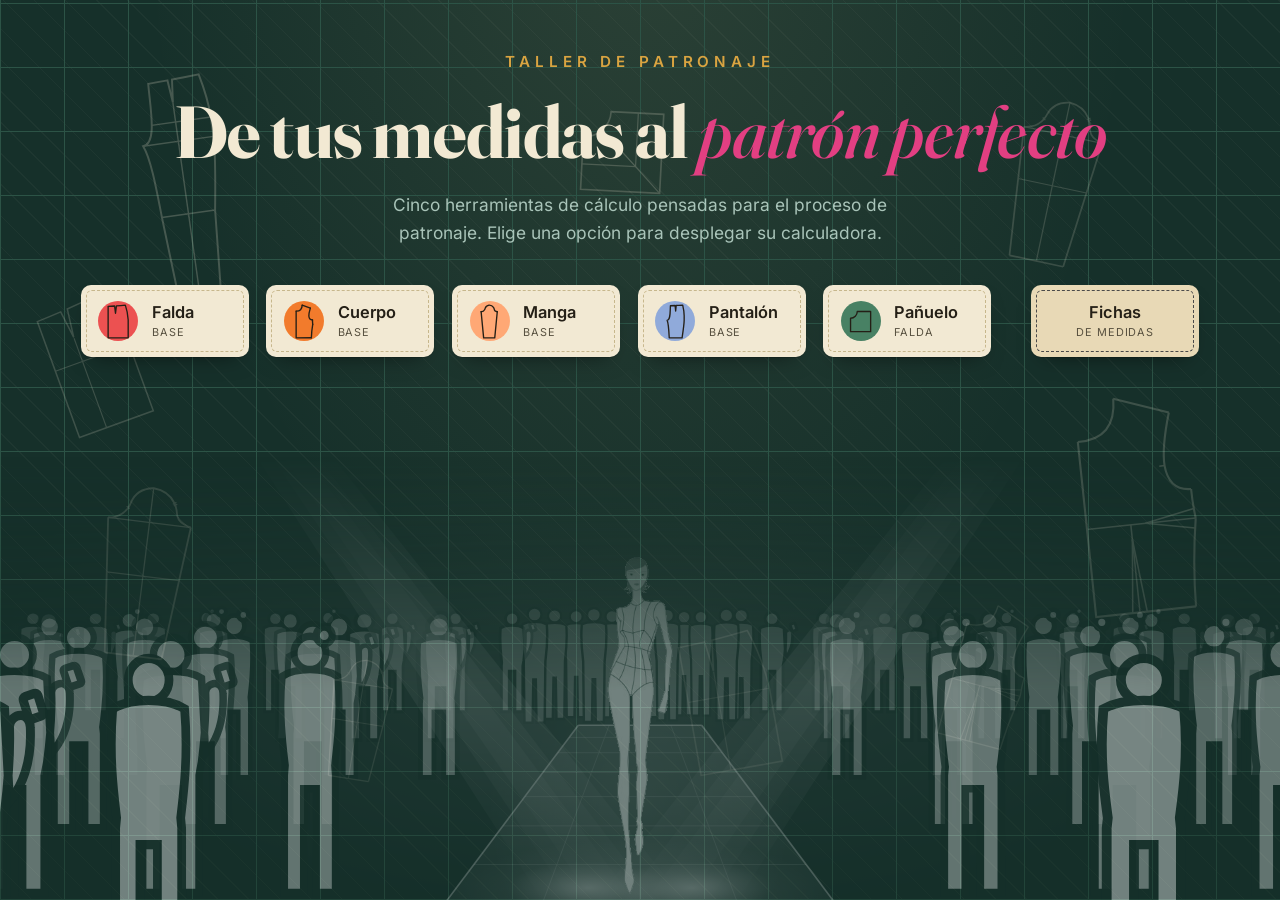
==== commit 5dba7081: "El icono del pantalon va recortado por la rodilla Entero mide 1:3,4, asi que con el alto atado al di" ====
--- a/index.html
+++ b/index.html
@@ -17,8 +17,10 @@
     <!-- Las cinco piezas son los bloques planos del taller, dibujados en
          Illustrator: contorno, línea de hilo, pinzas y las líneas de cintura,
          cadera, bíceps y rodilla. El mismo trazado, recortado al contorno, es
-         el icono de los botones más abajo y el de las tarjetas de qr.html; si
-         algún día se redibuja una pieza, hay que moverla en los tres sitios.
+         el icono de los botones más abajo y el de las tarjetas de qr.html -el
+         del pantalón, además, cortado por la línea de rodilla, porque entero
+         mide 1:3,4 y a esos tamaños no hay ancho que darle-; si algún día se
+         redibuja una pieza, hay que moverla en los tres sitios.
 
          El transform iguala el ÁREA que ocupaba la pieza a la que sustituye y
          deja su centro donde estaba el de aquélla, para no descolocar el
@@ -145,7 +147,7 @@
       </span>
     </button>
     <button type="button" class="tag-btn" data-opcion="4">
-      <span class="tag-num"><svg class="tag-icon" viewBox="0 0 83.75 284.49" style="--trazo:10.7" aria-hidden="true"><path d="M339,352.75c-.27,19.2-5,51.63-10.08,85l-8.5,124.73H275.05l-8.5-124.73c-1.76-34.14-3.22-69.35-10.08-85,16.77-1.6,14.17-40.4,15.91-70.86q10.72-.37,22.66-.91l2.69,26.4,2.67-26.65c2.81-.13,9.91-.5,12.81-.65q9.07-.46,18.69-1c5.16,21.73,6.9,37.7,7.09,51Z" transform="translate(-255.74 -278.53)"/></svg></span>
+      <span class="tag-num"><svg class="tag-icon" viewBox="0 0 83.75 159.76" style="--trazo:6.54" aria-hidden="true"><path d="M339,352.75c-.27,19.2-5,51.63-10.08,85H266.55c-1.76-34.14-3.22-69.35-10.08-85,16.77-1.6,14.17-40.4,15.91-70.86q10.72-.37,22.66-.91l2.69,26.4,2.67-26.65c2.81-.13,9.91-.5,12.81-.65q9.07-.46,18.69-1c5.16,21.73,6.9,37.7,7.09,51Z" transform="translate(-255.74 -278.53)"/></svg></span>
       <span>
         <span class="tag-label">Pantalón</span>
         <span class="tag-sub">Base</span>
--- a/css/styles.css
+++ b/css/styles.css
@@ -236,12 +236,12 @@
     flex-shrink:0;
   }
 
-  /* Cada pieza tiene su caja porque sus proporciones van de 1:1 en el pañuelo a
-     1:3,4 en el pantalón, y una caja única las dejaría irreconocibles: con el
-     alto de las demás, el pantalón se quedaba en 9,6 px de ancho y el pañuelo
-     desbordaba el disco. Así que manda el alto, con dos excepciones: el
-     pantalón, que es una tira y se le da algo más para que gane ancho, y el
-     pañuelo, que es cuadrado y se limita por el ancho. */
+  /* Cada pieza tiene su caja porque sus proporciones no coinciden y una caja
+     única las dejaría irreconocibles. Manda el alto, con una excepción: el
+     pañuelo es cuadrado y se limita por el ancho, que si no desbordaría el
+     disco. El pantalón medía 1:3,4 y con el alto de los demás se quedaba en
+     9,6 px: su icono va recortado por la rodilla, y así entra en la misma
+     proporción que el cuerpo y la manga sin necesitar excepción. */
   .tag-icon{
     overflow:visible;
     /* Tinta y no blanco: sobre el disco de color gana en las cinco opciones
@@ -261,7 +261,7 @@
   [data-opcion="1"] .tag-icon{ width:1.27rem;  height:2.06rem; }
   [data-opcion="2"] .tag-icon{ width:1.055rem; height:2.06rem; }
   [data-opcion="3"] .tag-icon{ width:1.025rem; height:2.06rem; }
-  [data-opcion="4"] .tag-icon{ width:0.665rem; height:2.25rem; }
+  [data-opcion="4"] .tag-icon{ width:1.08rem;  height:2.06rem; }
   [data-opcion="5"] .tag-icon{ width:1.45rem;  height:1.45rem;  }
 
   .tag-label{
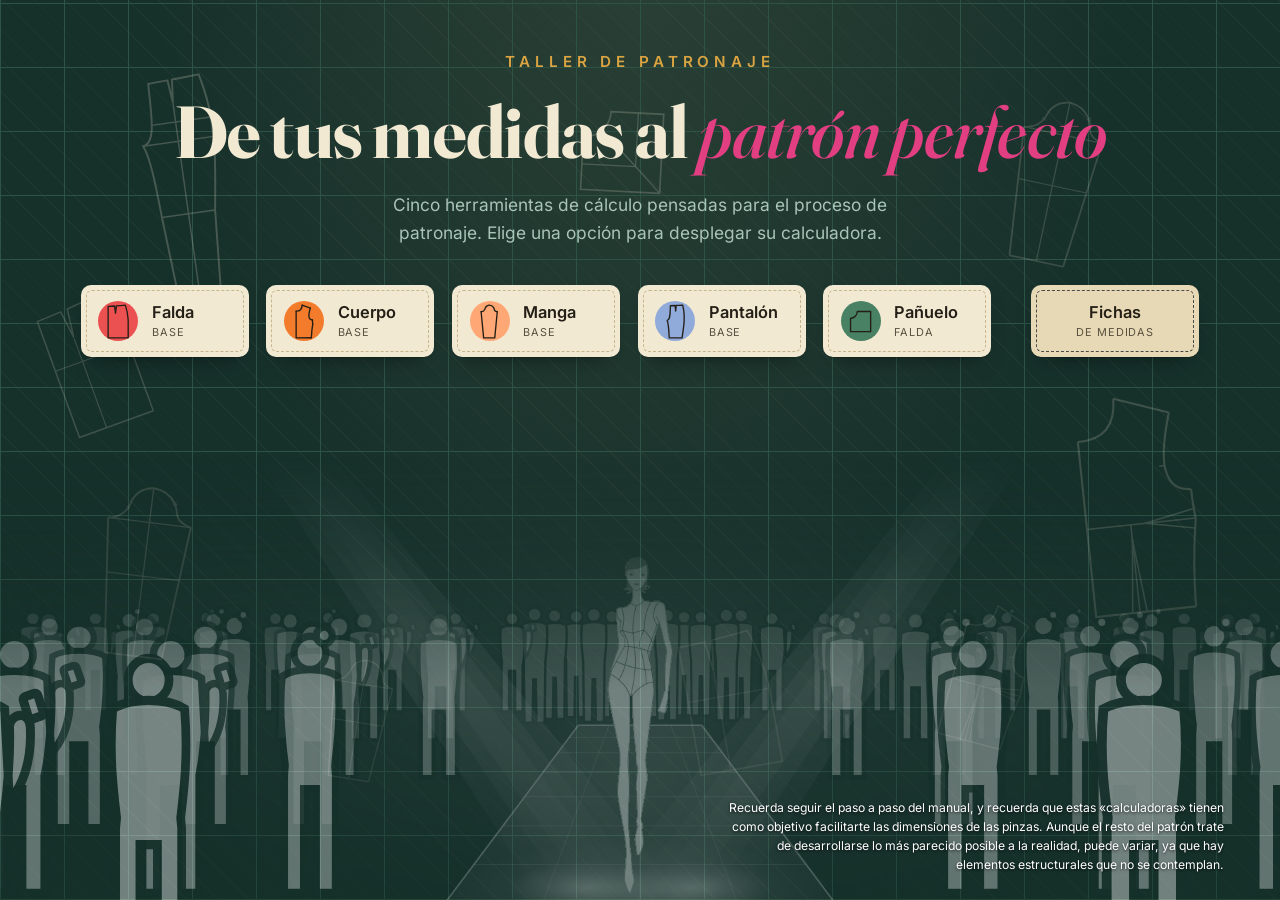
==== commit db2f4461: "Un aviso abajo a la derecha sobre el alcance de las calculadoras Texto blanco sobre fondo transparen" ====
--- a/index.html
+++ b/index.html
@@ -173,6 +173,14 @@
 
 </main>
 
+<!-- El aviso va fuera de main y despues de el. No hace falta position:fixed:
+     body es una columna flexible y main crece con flex:1 0 auto, asi que este
+     bloque cae solo contra el borde de abajo de la ventana cuando el contenido
+     no llega, y baja con la pagina cuando si. Asi en el movil no tapa nada. -->
+<aside class="aviso">
+  <p>Recuerda seguir el paso a paso del manual, y recuerda que estas «calculadoras» tienen como objetivo facilitarte las dimensiones de las pinzas. Aunque el resto del patrón trate de desarrollarse lo más parecido posible a la realidad, puede variar, ya que hay elementos estructurales que no se contemplan.</p>
+</aside>
+
 <dialog id="opcion-modal" aria-labelledby="modal-titulo" aria-describedby="modal-desc">
   <div class="card">
     <button type="button" class="card-close" id="modal-cerrar" aria-label="Cerrar">&times;</button>
--- a/css/styles.css
+++ b/css/styles.css
@@ -115,6 +115,41 @@
     flex-direction:column;
     align-items:center;
     text-align:center;
+  }
+
+  /* El aviso, abajo a la derecha. Sin caja: fondo transparente y texto blanco.
+     Comparte la columna de main -76rem y el mismo relleno lateral- para que su
+     borde derecho caiga a plomo con el del contenido, no contra el filo de la
+     ventana. */
+  .aviso{
+    position:relative;
+    z-index:1;
+    width:100%;
+    max-width:76rem;
+    margin:0 auto;
+    padding:0 1.5rem 1.6rem;
+    display:flex;
+    justify-content:flex-end;
+  }
+  .aviso p{
+    margin:0;
+    max-width:31rem;
+    text-align:right;
+    text-wrap:pretty;
+    font-size:0.76rem;
+    line-height:1.55;
+    color:#fff;
+    /* La sombra no es adorno: el aviso cae sobre el desfile, donde el publico
+       es bastante mas claro que el tapiz, y sin ella el blanco se perderia
+       justo en las figuras. Con fondo transparente es lo unico que separa el
+       texto de lo que tiene detras. */
+    text-shadow:0 1px 3px rgba(0,0,0,0.7);
+  }
+  @media (max-width: 30rem){
+    /* En el movil la linea es demasiado corta para alinear a la derecha sin que
+       quede desflecada: se centra y se deja a todo el ancho. */
+    .aviso{ justify-content:center; }
+    .aviso p{ text-align:center; }
   }
 
   .eyebrow{
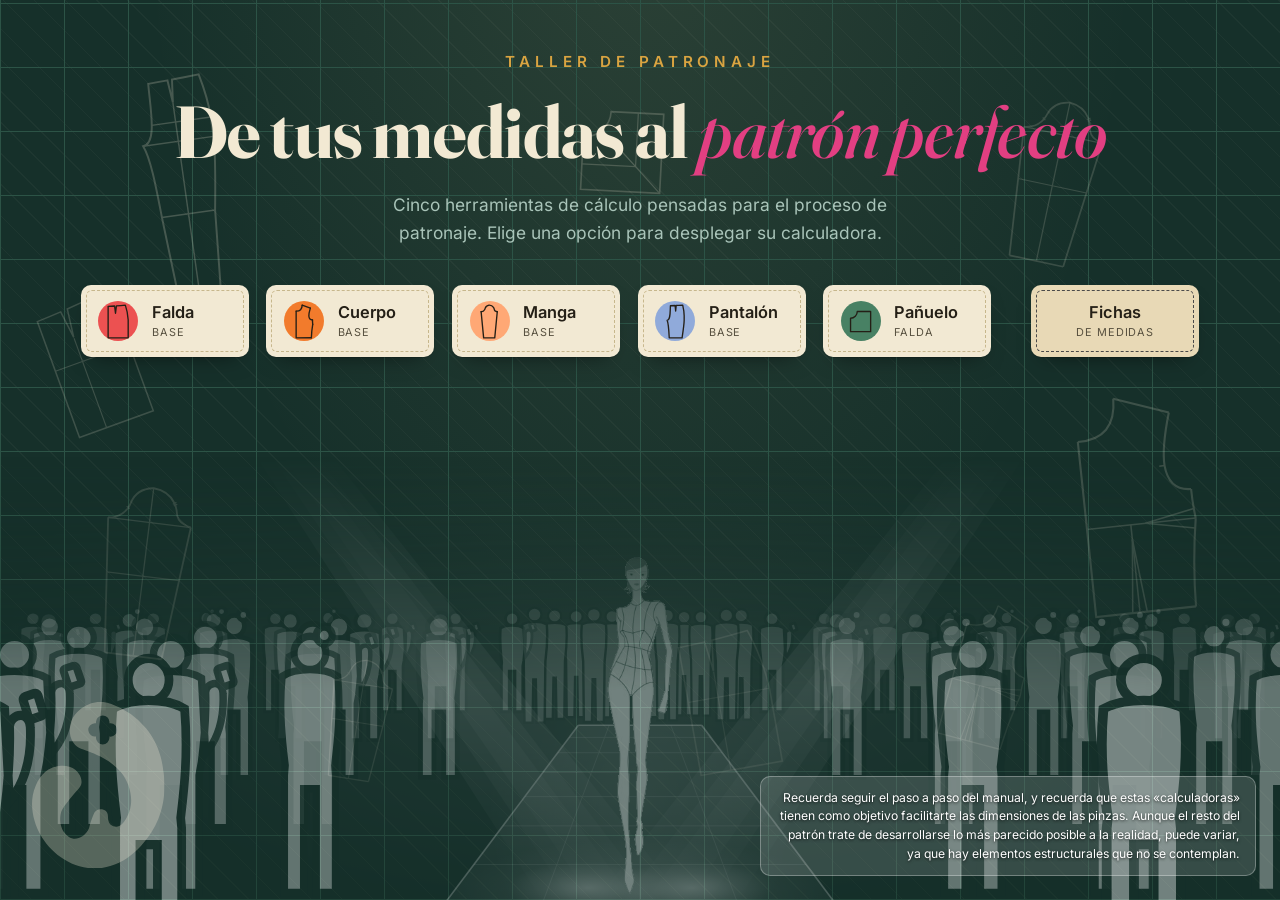
==== commit b06ec444: "El logo del taller en las ventanas de los patrones y en el fondo de la portada En cada ventana va a " ====
--- a/index.html
+++ b/index.html
@@ -90,6 +90,13 @@
       <path stroke-width="1.56" d="M32.61,32.61 L112,112"/>
       <path stroke-width="1.56" d="M78.57,8 L78.57,78.57 L8,78.57"/>
     </g>
+    <!-- El logo del taller, copia de img/logo.svg. Va en linea y no como <img>
+         porque cambia de color: en cada ventana toma el de su patron y en el
+         fondo el de la tiza. Lo usan el titulo del modal y la esquina de la
+         portada. -->
+    <symbol id="logo-taller" viewBox="0 0 233.12 292.69">
+      <path d="M413.47,399.52c-1.86-15.83-6.07-47.93-31-78.38a140.36,140.36,0,0,0-61-42.7,55.07,55.07,0,0,0-46.14,3.78L274,283c-4.9,3-21,12.88-24.87,32.45-.64,3.25-3.38,19.16,5.9,31.86,7.34,10,17,10.93,32.1,17,7.7,3.07,34.3,13.68,50.89,33.78,15.23,18.44,22.68,45.68,15.52,68.46-.44,1.41-8.89,27.4-23.13,28a15.16,15.16,0,0,1-10.62-4c-7.25-7-1.21-17.5-7.91-23.58-4.23-3.84-11.54-4.09-16.11-1.51-3.13,1.76-4.57,4.61-6.77,10.08-6.72,16.66-5.17,19.48-8.84,25.58-4.78,7.94-15.07,15.87-25.49,14.44-8.12-1.12-13.18-7.51-15.53-10.47-11.13-14.05-7-32.32-6.69-33.65,2.08-8.61,7.92-15.74,19.59-30s16.21-16.82,16.89-24.35c1.07-12-9.21-21.31-10.34-22.3-15.84-13.94-39.85-4.78-41.24-4.23-18.67,7.44-26.23,25.41-29.35,32.84-14.46,34.37.69,69.4,5.18,78.73,16.26,33.84,54.1,66.54,101.09,65.7,52.9-1,83.84-43.8,93.57-57.26C421.1,464.38,415.15,413.76,413.47,399.52ZM320.23,336a11.45,11.45,0,0,1-2.36-.26,10.81,10.81,0,0,1,.27,2.36,11.89,11.89,0,0,1-23.77,0,10.8,10.8,0,0,1,.26-2.36,11.83,11.83,0,1,1-2.36-23.5,10.93,10.93,0,0,1,2.36.25,10.8,10.8,0,0,1-.26-2.36,11.9,11.9,0,0,1,23.77,0,10.81,10.81,0,0,1-.27,2.36,10.8,10.8,0,0,1,2.36-.25,11.89,11.89,0,0,1,0,23.76Z" transform="translate(-181.85 -275.08)"/>
+    </symbol>
   </defs>
 
   <g opacity="0.22"><use href="#pieza-pantalon" transform="translate(189,115) rotate(-8) scale(1.3)"/></g>
@@ -108,6 +115,10 @@
      degradado de mascara disuelve el tapiz dentro de la escena en vez de
      cortarlo con una linea recta. -->
 <img class="pasarela" src="img/pasarela.svg" alt="" aria-hidden="true">
+
+<!-- El logo del taller, tercera pieza del fondo: en la esquina de abajo a la
+     izquierda y encima del desfile por ir despues en el documento. -->
+<svg class="logo-fondo" aria-hidden="true" focusable="false"><use href="#logo-taller"/></svg>
 
 <main>
   <p class="eyebrow">Taller de patronaje</p>
@@ -186,7 +197,7 @@
     <button type="button" class="card-close" id="modal-cerrar" aria-label="Cerrar">&times;</button>
     <!-- El icono va en su propio span porque el título se escribe con
          textContent y borraría cualquier hijo que hubiese dentro. -->
-    <h2 id="modal-titulo"><span class="titulo-icono" id="modal-icono" aria-hidden="true"></span><span id="modal-titulo-texto"></span></h2>
+    <h2 id="modal-titulo"><span class="titulo-icono" id="modal-icono" aria-hidden="true"></span><span id="modal-titulo-texto"></span><svg class="titulo-logo" aria-hidden="true" focusable="false"><use href="#logo-taller"/></svg></h2>
     <p id="modal-desc">Contenido pendiente: aquí se añadirán las instrucciones y el detalle definitivo de esta herramienta.</p>
 
     <div class="iframe-wrap" id="iframe-wrap">
--- a/css/styles.css
+++ b/css/styles.css
@@ -89,6 +89,23 @@
     mask-image:linear-gradient(to bottom, transparent 0, #000 42%);
   }
 
+  /* El logo en la esquina de abajo a la izquierda, con la tiza del tapiz y una
+     opacidad parecida a la de sus piezas: es fondo, no cabecera. El tamaño va
+     en vw con topes para que no se coma el móvil ni se pierda en una pantalla
+     grande. */
+  .logo-fondo{
+    position:fixed;
+    left:clamp(16px, 2.5vw, 40px);
+    bottom:clamp(16px, 2.5vw, 40px);
+    height:clamp(90px, 13vw, 190px);
+    width:auto;
+    aspect-ratio:233.12 / 292.69;
+    z-index:0;
+    pointer-events:none;
+    fill:var(--chalk);
+    opacity:0.3;
+  }
+
   main{
     position:relative;
     z-index:1;
@@ -117,17 +134,15 @@
     text-align:center;
   }
 
-  /* El aviso, abajo a la derecha. Sin caja: fondo transparente y texto blanco.
-     Comparte la columna de main -76rem y el mismo relleno lateral- para que su
-     borde derecho caiga a plomo con el del contenido, no contra el filo de la
-     ventana. */
+  /* El aviso, en la esquina de abajo a la derecha. Ya no sigue la columna de
+     main: se pega al filo de la ventana con el mismo relleno de 1,5rem que usa
+     el resto de la pagina, que es lo mas a la derecha que puede ir sin quedar
+     descolgado del margen comun. */
   .aviso{
     position:relative;
     z-index:1;
     width:100%;
-    max-width:76rem;
-    margin:0 auto;
-    padding:0 1.5rem 1.6rem;
+    padding:0 1.5rem 1.5rem;
     display:flex;
     justify-content:flex-end;
   }
@@ -139,10 +154,20 @@
     font-size:0.76rem;
     line-height:1.55;
     color:#fff;
-    /* La sombra no es adorno: el aviso cae sobre el desfile, donde el publico
-       es bastante mas claro que el tapiz, y sin ella el blanco se perderia
-       justo en las figuras. Con fondo transparente es lo unico que separa el
-       texto de lo que tiene detras. */
+    /* Blanco muy diluido: la caja tiene que leerse como caja sobre el tapiz
+       pero sin llegar a ser clara, porque el texto tambien es blanco. Al 14 %
+       sobre el verde queda un panel apenas insinuado y el contraste del texto
+       no baja de 7:1 contra el. El radio es el de los botones. */
+    background:rgba(255,255,255,0.14);
+    /* El filo no es adorno: donde por detras pasa una figura del publico, que es
+       mas clara que el tapiz, el relleno al 14 % se funde con ella y la caja
+       deja de leerse como caja. La linea la sostiene siempre. */
+    border:1px solid rgba(255,255,255,0.3);
+    border-radius:10px;
+    padding:0.7rem 0.95rem;
+    /* La sombra sigue haciendo falta: por debajo del panel pasan las figuras
+       del desfile, bastante mas claras que el tapiz, y es lo que evita que el
+       blanco se pierda justo encima de ellas. */
     text-shadow:0 1px 3px rgba(0,0,0,0.7);
   }
   @media (max-width: 30rem){
@@ -395,6 +420,10 @@
   }
   @media (max-width: 30rem){
     dialog#opcion-modal.modal-wide{ max-width:calc(100% - 1.5rem); }
+    /* Con el logo en la fila, a 1.9rem «Falda Pañuelo» y «Pantalón Base» se
+       partían en dos líneas en un móvil de 360-390px. A 1.55rem caben los
+       cinco desde 360, y el logo, que va en em, se encoge con el título. */
+    dialog#opcion-modal.modal-wide h2{ font-size:1.55rem; }
   }
   dialog#opcion-modal.modal-wide h2{
     margin-bottom:0.4rem;
@@ -451,6 +480,22 @@
     gap:0.6rem;
   }
   #modal-titulo-texto{ text-wrap:balance; }
+
+  /* El logo del taller, al final de la fila del título: margin-left:auto lo
+     empuja a la derecha y el margin-right lo aparta del botón de cerrar, que
+     va en absoluto a 12px del borde, mide 36 y cae a la altura del título. La
+     altura en em lo escala con el título. Solo en las ventanas de patrones: la
+     de fichas no es modal-wide. */
+  .titulo-logo{
+    margin-left:auto;
+    margin-right:1.9rem;
+    flex-shrink:0;
+    height:1.25em;
+    width:auto;
+    aspect-ratio:233.12 / 292.69;
+    fill:var(--color-opcion, var(--ink));
+  }
+  dialog#opcion-modal:not(.modal-wide) .titulo-logo{ display:none; }
 
   /* El icono se clona del botón que abre la ventana; height:1em lo ata al
      cuerpo del título y el ancho sale solo de la proporción de su viewBox. */
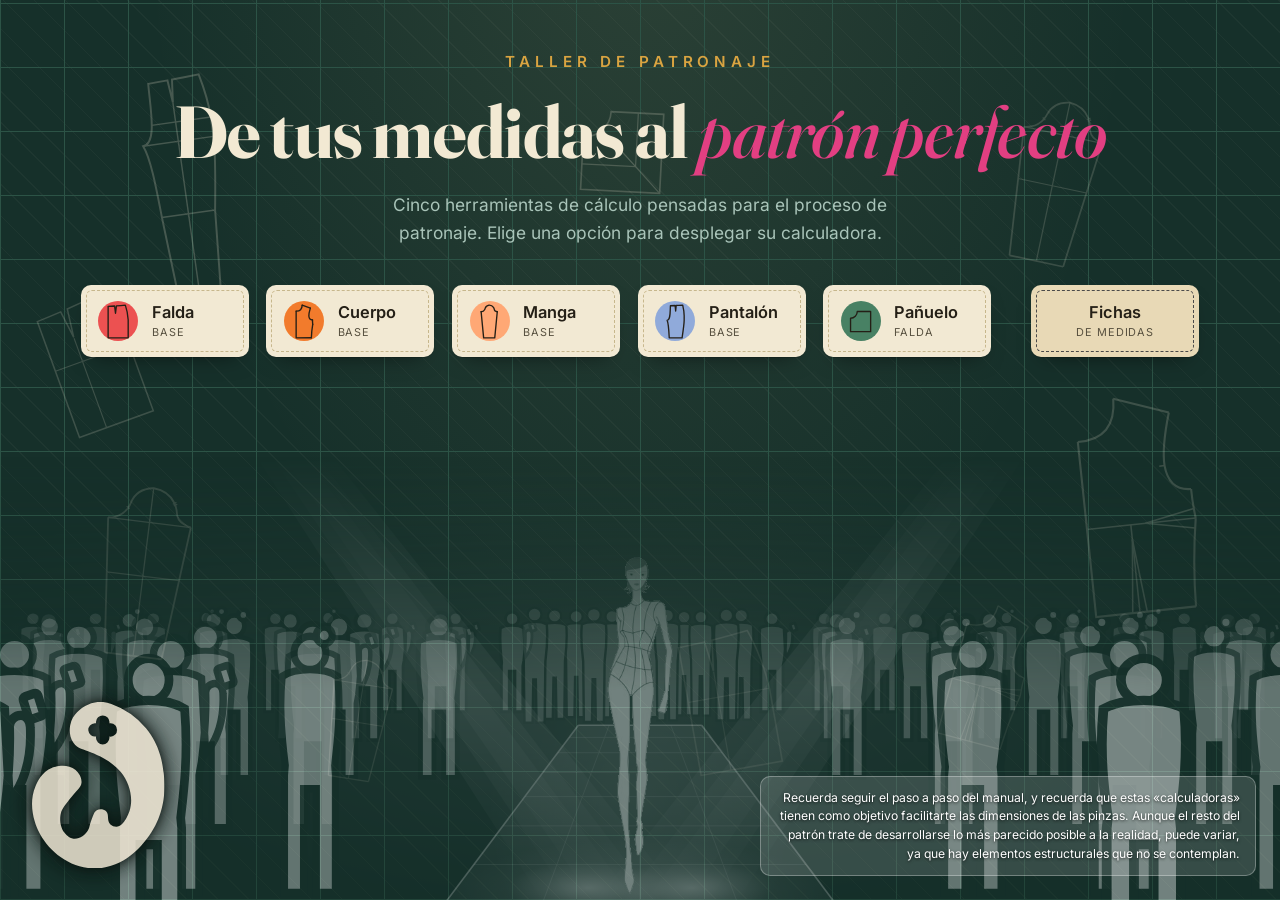
==== commit 00f53afd: "Al pasar el raton por el logo aparece la firma Wbanet Studio En la portada y en las cinco ventanas d" ====
--- a/index.html
+++ b/index.html
@@ -117,8 +117,9 @@
 <img class="pasarela" src="img/pasarela.svg" alt="" aria-hidden="true">
 
 <!-- El logo del taller, tercera pieza del fondo: en la esquina de abajo a la
-     izquierda y encima del desfile por ir despues en el documento. -->
-<svg class="logo-fondo" aria-hidden="true" focusable="false"><use href="#logo-taller"/></svg>
+     izquierda y encima del desfile por ir despues en el documento. La firma
+     que sale al pasar el raton va en data-firma (ver .firma en styles.css). -->
+<span class="logo-fondo firma" data-firma="Wbanet Studio" aria-hidden="true"><svg focusable="false"><use href="#logo-taller"/></svg></span>
 
 <main>
   <p class="eyebrow">Taller de patronaje</p>
@@ -197,7 +198,7 @@
     <button type="button" class="card-close" id="modal-cerrar" aria-label="Cerrar">&times;</button>
     <!-- El icono va en su propio span porque el título se escribe con
          textContent y borraría cualquier hijo que hubiese dentro. -->
-    <h2 id="modal-titulo"><span class="titulo-icono" id="modal-icono" aria-hidden="true"></span><span id="modal-titulo-texto"></span><svg class="titulo-logo" aria-hidden="true" focusable="false"><use href="#logo-taller"/></svg></h2>
+    <h2 id="modal-titulo"><span class="titulo-icono" id="modal-icono" aria-hidden="true"></span><span id="modal-titulo-texto"></span><span class="titulo-logo firma" data-firma="Wbanet Studio" aria-hidden="true"><svg focusable="false"><use href="#logo-taller"/></svg></span></h2>
     <p id="modal-desc">Contenido pendiente: aquí se añadirán las instrucciones y el detalle definitivo de esta herramienta.</p>
 
     <div class="iframe-wrap" id="iframe-wrap">
--- a/css/styles.css
+++ b/css/styles.css
@@ -89,21 +89,79 @@
     mask-image:linear-gradient(to bottom, transparent 0, #000 42%);
   }
 
-  /* El logo en la esquina de abajo a la izquierda, con la tiza del tapiz y una
-     opacidad parecida a la de sus piezas: es fondo, no cabecera. El tamaño va
-     en vw con topes para que no se coma el móvil ni se pierda en una pantalla
-     grande. */
+  /* El logo en la esquina de abajo a la izquierda, con la tiza del tapiz. El
+     tamaño va en vw con topes para que no se coma el móvil ni se pierda en una
+     pantalla grande.
+     Cae sobre el público del desfile, que es del mismo tono: a 0,3 de opacidad
+     se confundía con las siluetas. Casi opaco y con un halo del verde de la
+     mesa, que lo recorta contra ellas, se lee como logo sin salirse de la
+     paleta. */
   .logo-fondo{
     position:fixed;
     left:clamp(16px, 2.5vw, 40px);
     bottom:clamp(16px, 2.5vw, 40px);
+    z-index:0;
+    pointer-events:none;
+  }
+  .logo-fondo svg{
+    display:block;
     height:clamp(90px, 13vw, 190px);
     width:auto;
     aspect-ratio:233.12 / 292.69;
-    z-index:0;
+    fill:var(--chalk);
+    /* La opacidad va en el dibujo y no en la caja, que también lleva la firma. */
+    opacity:0.85;
+    filter:drop-shadow(0 0 10px rgba(10,20,17,0.9)) drop-shadow(0 0 3px rgba(10,20,17,0.9));
+  }
+  /* Para que salga la firma el logo tiene que recibir el ratón, y main, que
+     ocupa la ventana entera, lo tapa: sube por encima. Solo donde hay ratón.
+     En un móvil no hay hover y, al desplazarse, el texto tiene que seguir
+     pasando por encima del logo, no por debajo. */
+  @media (hover: hover){
+    .logo-fondo{ z-index:2; pointer-events:auto; }
+  }
+  /* La firma del fondo sale a la derecha del logo, a media altura, y en papel:
+     la oscura de la tarjeta se perdía sobre el verde de la mesa. */
+  .logo-fondo.firma::after{
+    left:calc(100% + 10px);
+    top:50%;
+    transform:translateY(-50%);
+    color:var(--ink);
+    background:var(--paper);
+  }
+
+  /* ---- Firma del logo -------------------------------------------------
+     Donde esté el logo, al pasar el ratón aparece «Wbanet Studio». Es una
+     etiqueta propia y no un title: el tooltip del navegador tarda un segundo
+     en salir y no se puede vestir. El texto sale de data-firma, así que el
+     marcado lo dice una vez. La caja lleva aria-hidden: el contenido de
+     ::after cuenta para el nombre accesible, y en el modal el h2 da nombre al
+     diálogo, que pasaría a llamarse «Falda Base Wbanet Studio».
+     .firma no fija position: pisaría el fixed del logo del fondo. El del modal
+     lo pone relative en .titulo-logo. */
+  .firma::after{
+    content:attr(data-firma);
+    position:absolute;
+    z-index:1;
+    white-space:nowrap;
+    font-family:var(--font-body);
+    font-size:0.78rem;
+    font-weight:600;
+    font-style:normal;
+    letter-spacing:0.04em;
+    line-height:1;
+    color:var(--paper);
+    background:var(--ink);
+    padding:0.45rem 0.65rem;
+    border-radius:6px;
+    box-shadow:0 6px 14px -6px rgba(0,0,0,0.6);
+    opacity:0;
     pointer-events:none;
-    fill:var(--chalk);
-    opacity:0.3;
+    transition:opacity 140ms ease;
+  }
+  .firma:hover::after{ opacity:1; }
+  @media (prefers-reduced-motion: reduce){
+    .firma::after{ transition:none; }
   }
 
   main{
@@ -487,13 +545,23 @@
      altura en em lo escala con el título. Solo en las ventanas de patrones: la
      de fichas no es modal-wide. */
   .titulo-logo{
+    position:relative;
+    display:flex;
     margin-left:auto;
     margin-right:1.9rem;
     flex-shrink:0;
+  }
+  .titulo-logo svg{
     height:1.25em;
     width:auto;
     aspect-ratio:233.12 / 292.69;
     fill:var(--color-opcion, var(--ink));
+  }
+  /* En el modal la firma sale debajo del logo, alineada por su borde derecho:
+     arriba se saldría de la tarjeta. */
+  .titulo-logo.firma::after{
+    right:0;
+    top:calc(100% + 8px);
   }
   dialog#opcion-modal:not(.modal-wide) .titulo-logo{ display:none; }
 
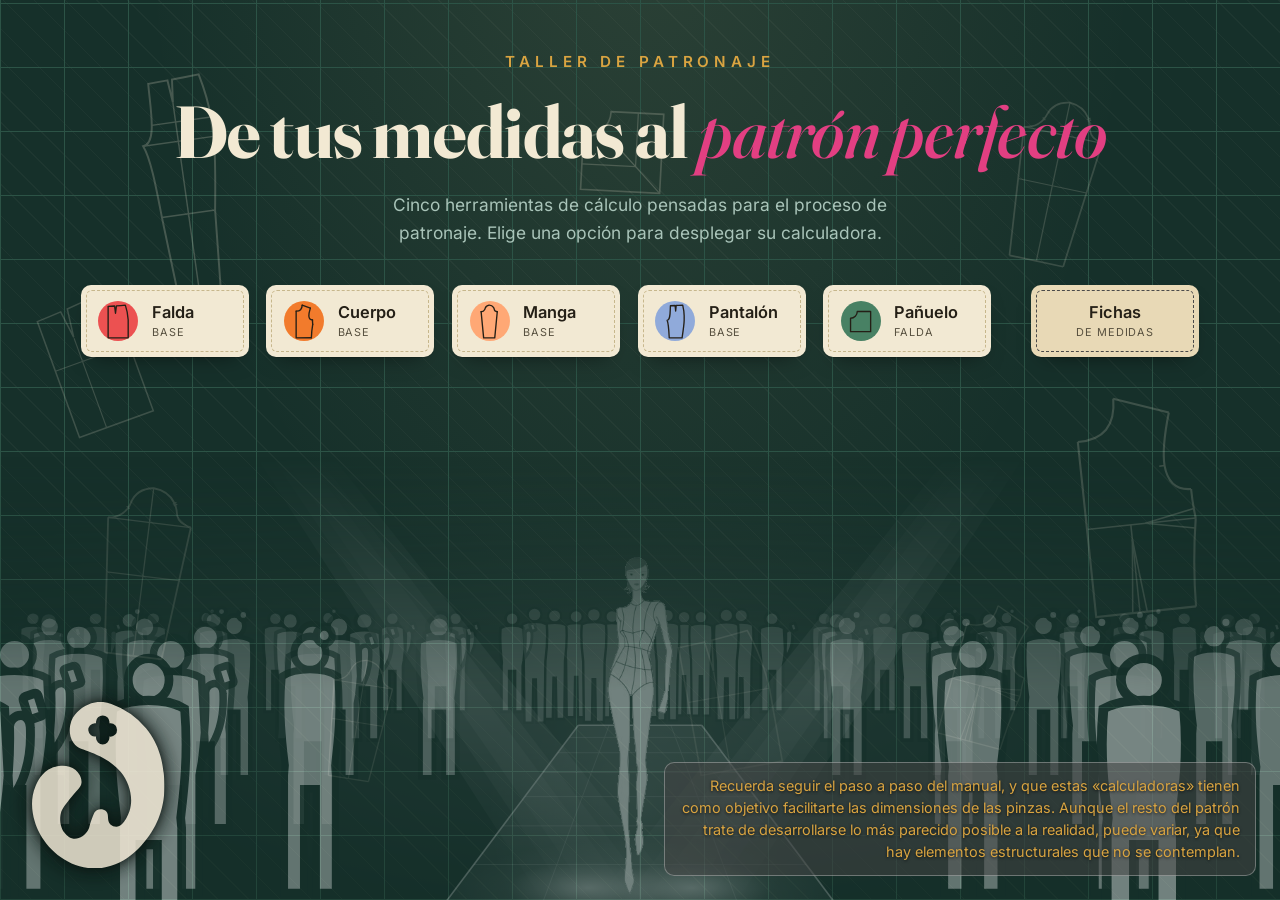
==== commit 01215f34: "El aviso de la portada no repite recuerda Co-Authored-By: Claude Opus 5 <noreply@anthropic.com> Clau" ====
--- a/index.html
+++ b/index.html
@@ -190,7 +190,7 @@
      bloque cae solo contra el borde de abajo de la ventana cuando el contenido
      no llega, y baja con la pagina cuando si. Asi en el movil no tapa nada. -->
 <aside class="aviso">
-  <p>Recuerda seguir el paso a paso del manual, y recuerda que estas «calculadoras» tienen como objetivo facilitarte las dimensiones de las pinzas. Aunque el resto del patrón trate de desarrollarse lo más parecido posible a la realidad, puede variar, ya que hay elementos estructurales que no se contemplan.</p>
+  <p>Recuerda seguir el paso a paso del manual, y que estas «calculadoras» tienen como objetivo facilitarte las dimensiones de las pinzas. Aunque el resto del patrón trate de desarrollarse lo más parecido posible a la realidad, puede variar, ya que hay elementos estructurales que no se contemplan.</p>
 </aside>
 
 <dialog id="opcion-modal" aria-labelledby="modal-titulo" aria-describedby="modal-desc">
--- a/css/styles.css
+++ b/css/styles.css
@@ -114,10 +114,11 @@
     filter:drop-shadow(0 0 10px rgba(10,20,17,0.9)) drop-shadow(0 0 3px rgba(10,20,17,0.9));
   }
   /* Para que salga la firma el logo tiene que recibir el ratón, y main, que
-     ocupa la ventana entera, lo tapa: sube por encima. Solo donde hay ratón.
-     En un móvil no hay hover y, al desplazarse, el texto tiene que seguir
-     pasando por encima del logo, no por debajo. */
-  @media (hover: hover){
+     ocupa la ventana entera, lo tapa: sube por encima. Solo donde hay ratón y
+     la ventana no es estrecha. En un móvil no hay hover, y en cualquier ventana
+     estrecha el texto y el aviso, al desplazarse, tienen que pasar por encima
+     del logo y no por debajo. */
+  @media (hover: hover) and (min-width: 30.01rem){
     .logo-fondo{ z-index:2; pointer-events:auto; }
   }
   /* La firma del fondo sale a la derecha del logo, a media altura, y en papel:
@@ -206,16 +207,19 @@
   }
   .aviso p{
     margin:0;
-    max-width:31rem;
+    /* El ancho crece con la letra para que el aviso no se haga más alto: a
+       0,76rem en 31rem salían cinco líneas, y a 0,9rem en 37rem salen
+       cuatro. */
+    max-width:37rem;
     text-align:right;
     text-wrap:pretty;
-    font-size:0.76rem;
+    font-size:0.9rem;
     line-height:1.55;
-    color:#fff;
+    /* La mostaza de «Taller de patronaje», la otra voz de aviso de la portada. */
+    color:var(--pin);
     /* Blanco muy diluido: la caja tiene que leerse como caja sobre el tapiz
-       pero sin llegar a ser clara, porque el texto tambien es blanco. Al 14 %
-       sobre el verde queda un panel apenas insinuado y el contraste del texto
-       no baja de 7:1 contra el. El radio es el de los botones. */
+       pero sin llegar a ser clara, o la mostaza pierde contraste. El radio es
+       el de los botones. */
     background:rgba(255,255,255,0.14);
     /* El filo no es adorno: donde por detras pasa una figura del publico, que es
        mas clara que el tapiz, el relleno al 14 % se funde con ella y la caja
@@ -223,10 +227,13 @@
     border:1px solid rgba(255,255,255,0.3);
     border-radius:10px;
     padding:0.7rem 0.95rem;
-    /* La sombra sigue haciendo falta: por debajo del panel pasan las figuras
-       del desfile, bastante mas claras que el tapiz, y es lo que evita que el
-       blanco se pierda justo encima de ellas. */
+    /* La sombra y el oscurecido de detrás hacen falta: por debajo del panel
+       pasan las figuras del desfile, bastante más claras que el tapiz, y
+       sobre ellas la mostaza no se leía. backdrop-filter apaga lo que hay
+       detrás sin cambiar la caja, que sigue siendo blanca y translúcida. */
     text-shadow:0 1px 3px rgba(0,0,0,0.7);
+    -webkit-backdrop-filter:brightness(0.55);
+    backdrop-filter:brightness(0.55);
   }
   @media (max-width: 30rem){
     /* En el movil la linea es demasiado corta para alinear a la derecha sin que
